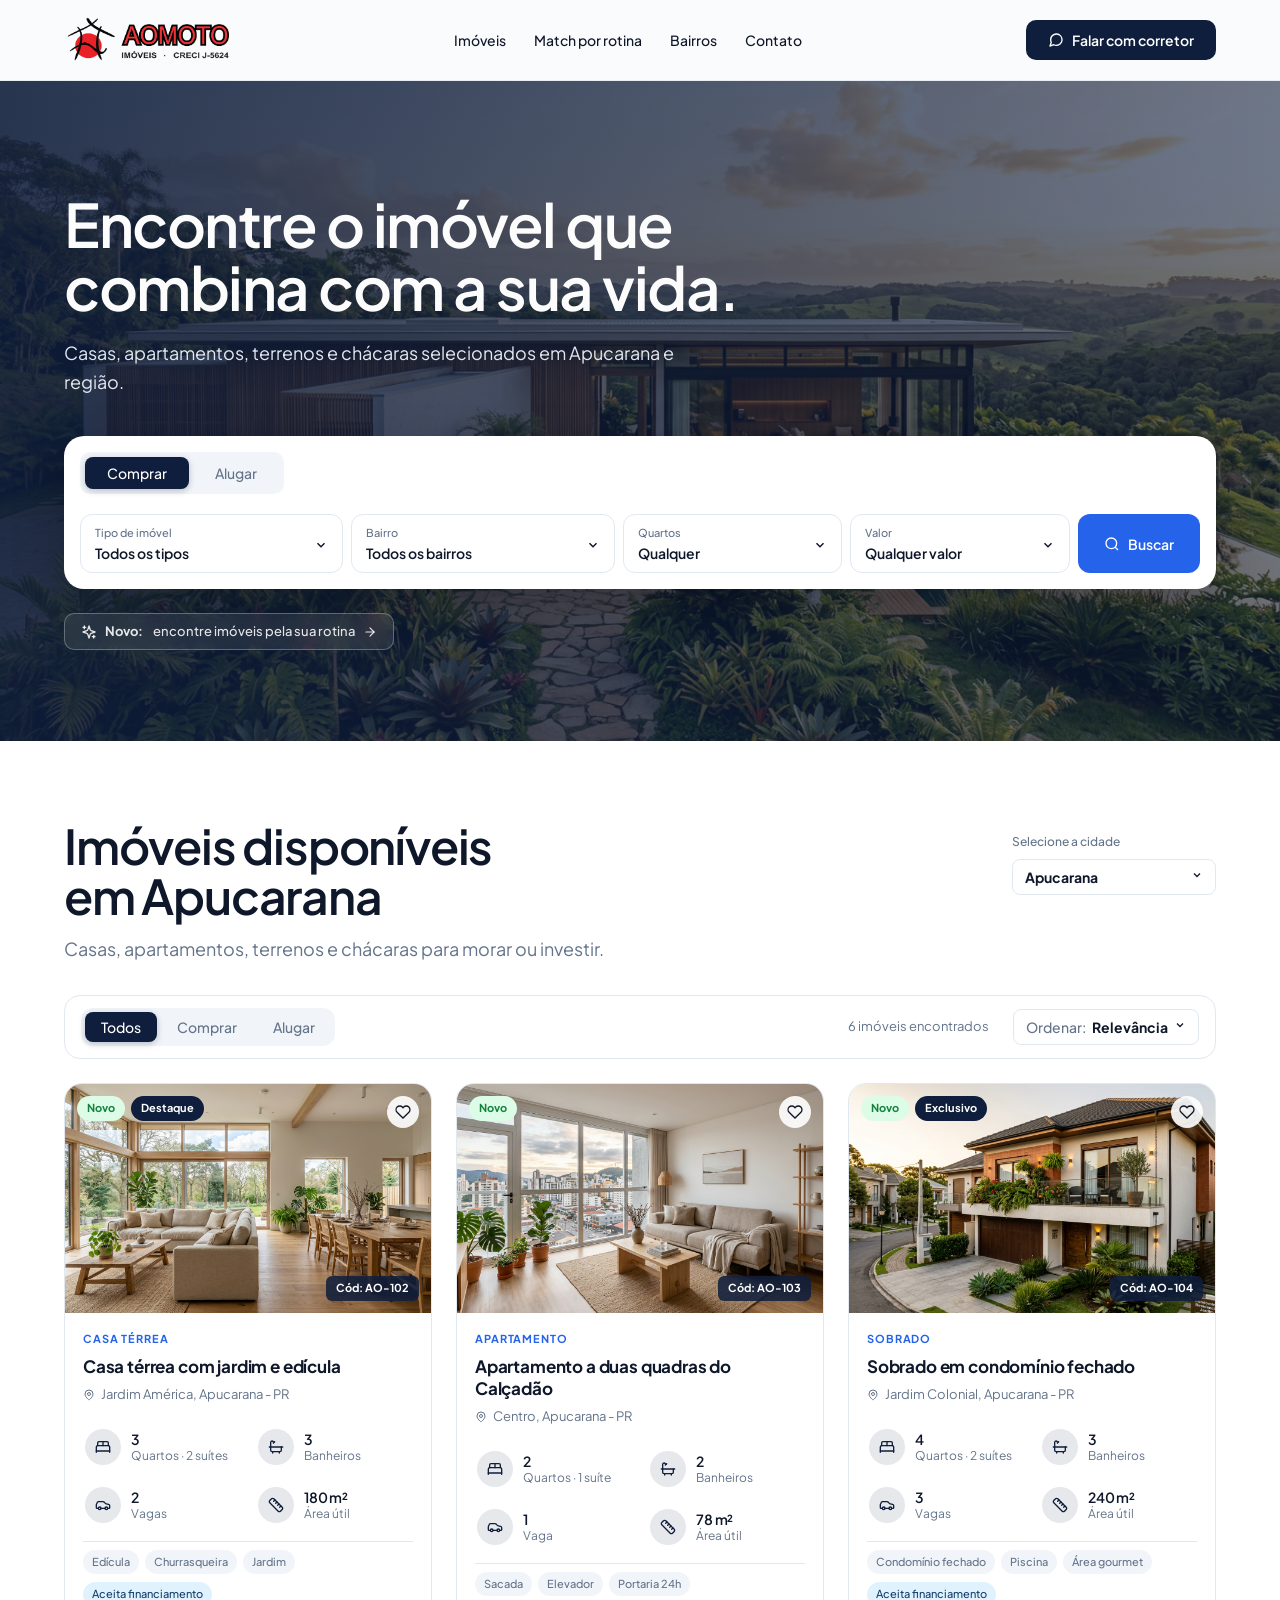
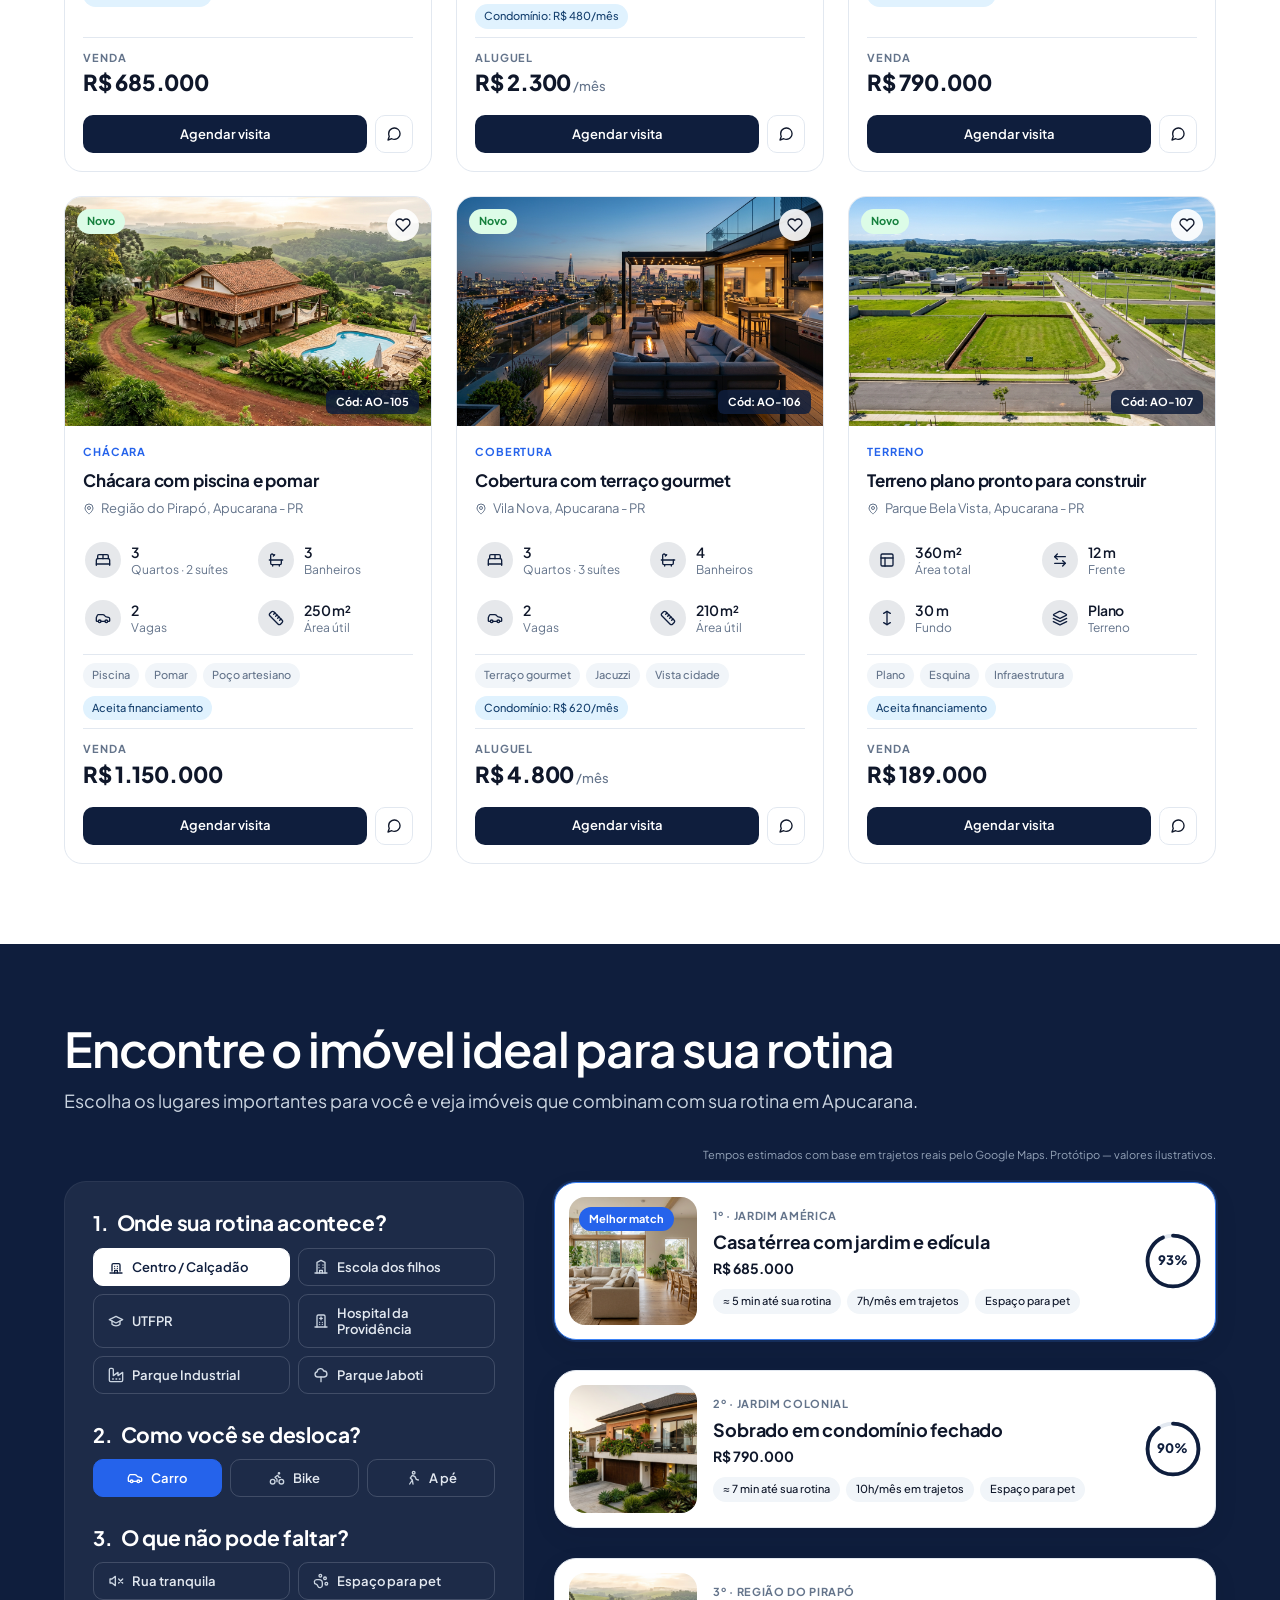
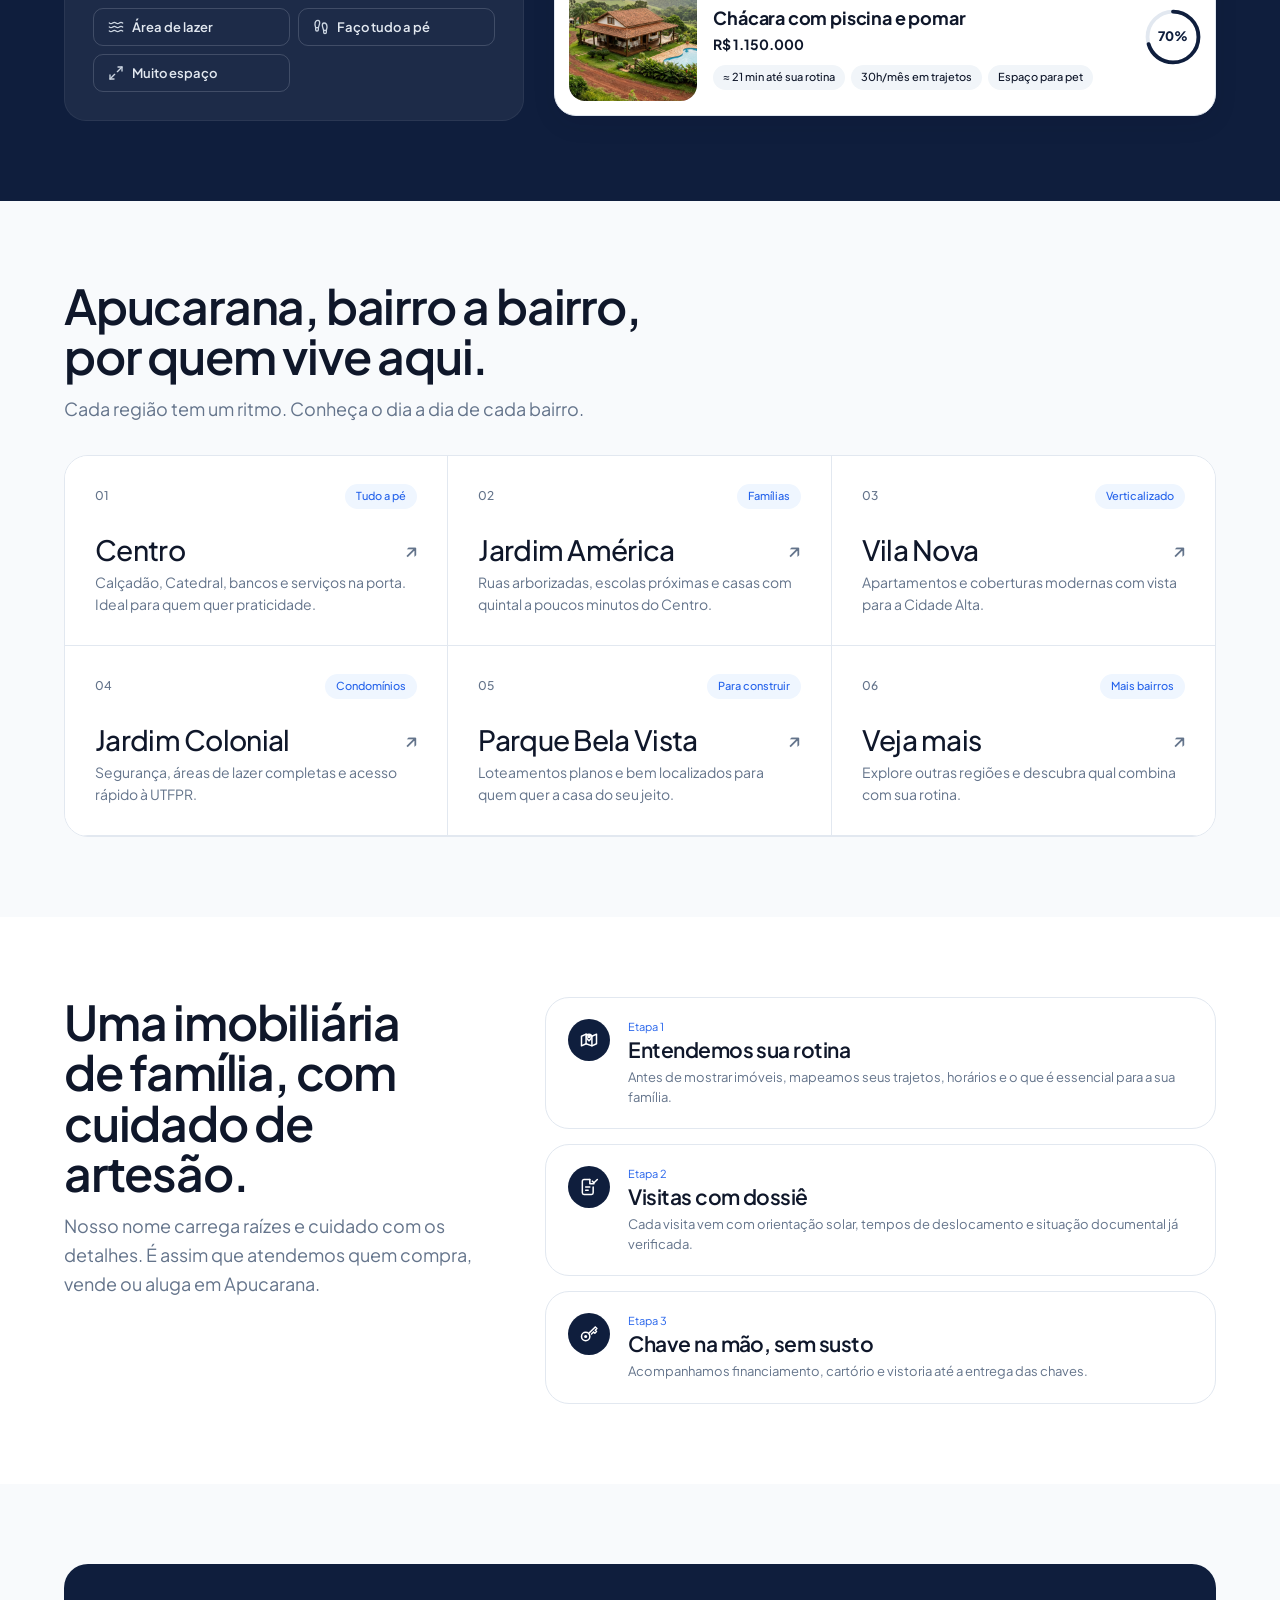
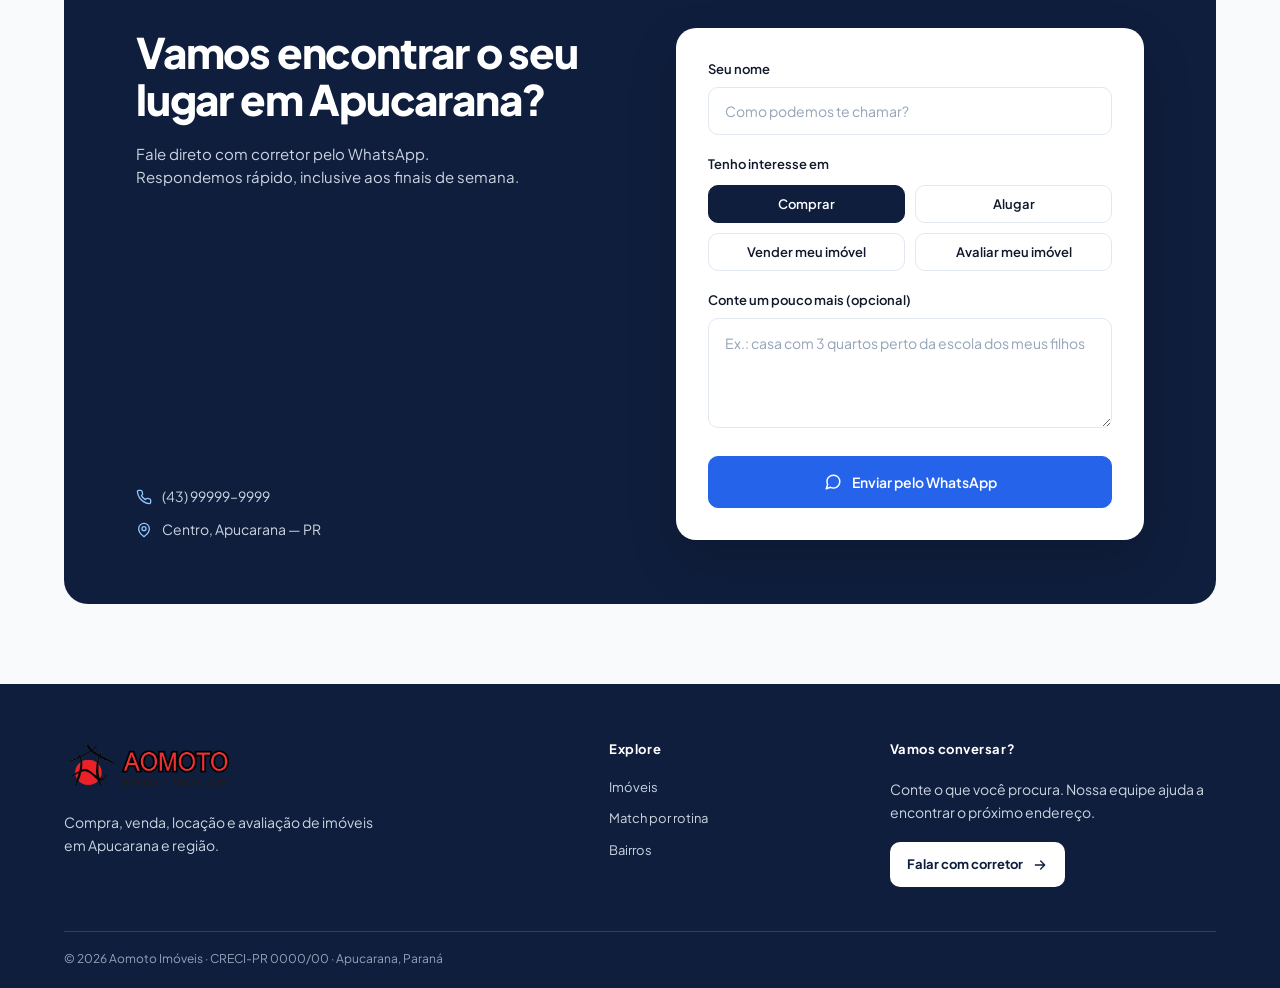
==== index.html @ 8dc8fbd7 "Initial commit" ====
<!DOCTYPE html>
<html lang="pt-BR">
<head>
<meta charset="UTF-8" />
<meta name="viewport" content="width=device-width, initial-scale=1.0" />
<link rel="icon" type="image/x-icon" href="img/favicon/favicon.ico" />
<link rel="icon" type="image/png" sizes="64x64" href="img/favicon/aomoto-favicon.png" />
<title>Aomoto Imóveis — Encontre o imóvel que combina com a sua vida</title>
<link rel="preconnect" href="https://fonts.googleapis.com">
<link rel="preconnect" href="https://fonts.gstatic.com" crossorigin>
<link href="https://fonts.googleapis.com/css2?family=Plus+Jakarta+Sans:wght@400;500;600;700;800&display=swap" rel="stylesheet">
<link rel="stylesheet" href="style.css">
</head>
<body>

<!-- NAVBAR -->
<header class="navbar" id="topo">
	<div class="container nav-inner">
		<a href="index.html" class="logo">
			<img class="brand-logo" src="img/logo/aomoto-logo-completa.png" alt="Aomoto Imóveis · CRECI J-5624">
		</a>
		<nav class="nav-links">
			<a href="#imoveis">Imóveis</a>
			<a href="#match">Match por rotina</a>
			<a href="#bairros">Bairros</a>
			<a href="#contato">Contato</a>
		</nav>
		<a href="#contato" class="btn-navbar">
			<svg width="16" height="16" viewBox="0 0 24 24" fill="none" stroke="currentColor" stroke-width="2" stroke-linecap="round" stroke-linejoin="round"><path d="M21 11.5a8.38 8.38 0 0 1-.9 3.8 8.5 8.5 0 0 1-7.6 4.7 8.38 8.38 0 0 1-3.8-.9L3 21l1.9-5.7a8.38 8.38 0 0 1-.9-3.8 8.5 8.5 0 0 1 4.7-7.6 8.38 8.38 0 0 1 3.8-.9h.5a8.48 8.48 0 0 1 8 8z"/></svg>
			Falar com corretor
		</a>
	</div>
</header>

<!-- HERO -->
<section class="hero">
	<div class="hero-overlay"></div>
	<div class="container hero-content">
		<h1>Encontre o imóvel que<br>combina com a sua vida.</h1>
		<p>Casas, apartamentos, terrenos e chácaras selecionados em Apucarana e região.</p>

		<form class="search-bar" onsubmit="event.preventDefault();">
		<div class="search-tabs">
			<button type="button" class="tab active">Comprar</button>
			<button type="button" class="tab">Alugar</button>
		</div>
		<div class="search-fields">

		<div class="field" data-dropdown>
		<span class="field-label">Tipo de imóvel</span>
		<button type="button" class="field-trigger">
			<span class="field-value">Todos os tipos</span>
			<svg class="field-chevron" width="14" height="14" viewBox="0 0 24 24" fill="none" stroke="currentColor" stroke-width="2.5"><path d="m6 9 6 6 6-6"/></svg>
		</button>
		<ul class="field-menu">
			<li data-value="Todos os tipos" class="selected">Todos os tipos</li>
			<li data-value="Casa">Casa</li>
			<li data-value="Apartamento">Apartamento</li>
			<li data-value="Sobrado">Sobrado</li>
			<li data-value="Chácara">Chácara</li>
			<li data-value="Terreno">Terreno</li>
		</ul>
		</div>

		<div class="field" data-dropdown>
		<span class="field-label">Bairro</span>
		<button type="button" class="field-trigger">
			<span class="field-value">Todos os bairros</span>
			<svg class="field-chevron" width="14" height="14" viewBox="0 0 24 24" fill="none" stroke="currentColor" stroke-width="2.5"><path d="m6 9 6 6 6-6"/></svg>
		</button>
		<ul class="field-menu">
			<li data-value="Todos os bairros" class="selected">Todos os bairros</li>
			<li data-value="Centro">Centro</li>
			<li data-value="Jardim América">Jardim América</li>
			<li data-value="Vila Nova">Vila Nova</li>
			<li data-value="Jardim Colonial">Jardim Colonial</li>
			<li data-value="Parque Bela Vista">Parque Bela Vista</li>
			<li data-value="Região do Pirapó">Região do Pirapó</li>
		</ul>
		</div>

		<div class="field" data-dropdown>
		<span class="field-label">Quartos</span>
		<button type="button" class="field-trigger">
			<span class="field-value">Qualquer</span>
			<svg class="field-chevron" width="14" height="14" viewBox="0 0 24 24" fill="none" stroke="currentColor" stroke-width="2.5"><path d="m6 9 6 6 6-6"/></svg>
		</button>
		<ul class="field-menu">
			<li data-value="Qualquer" class="selected">Qualquer</li>
			<li data-value="1+">1+</li>
			<li data-value="2+">2+</li>
			<li data-value="3+">3+</li>
			<li data-value="4+">4+</li>
		</ul>
		</div>

		<div class="field" data-dropdown>
		<span class="field-label">Valor</span>
		<button type="button" class="field-trigger">
			<span class="field-value">Qualquer valor</span>
			<svg class="field-chevron" width="14" height="14" viewBox="0 0 24 24" fill="none" stroke="currentColor" stroke-width="2.5"><path d="m6 9 6 6 6-6"/></svg>
		</button>
		<ul class="field-menu">
			<li data-value="Qualquer valor" class="selected">Qualquer valor</li>
			<li data-value="Até R$ 300 mil">Até R$ 300 mil</li>
			<li data-value="R$ 300 – 700 mil">R$ 300 – 700 mil</li>
			<li data-value="Acima de R$ 700 mil">Acima de R$ 700 mil</li>
		</ul>
		</div>

		<button type="submit" class="btn btn-primary btn-search">
		<svg width="16" height="16" viewBox="0 0 24 24" fill="none" stroke="currentColor" stroke-width="2"><circle cx="11" cy="11" r="8"/><path d="m21 21-4.3-4.3"/></svg>
		Buscar
		</button>

	</div>
		</form>

		<a href="#match" class="hero-link">
		<svg width="16" height="16" viewBox="0 0 24 24" fill="none" stroke="currentColor" stroke-width="2" stroke-linecap="round" stroke-linejoin="round"><path d="m12 3 1.9 5.8a2 2 0 0 0 1.3 1.3L21 12l-5.8 1.9a2 2 0 0 0-1.3 1.3L12 21l-1.9-5.8a2 2 0 0 0-1.3-1.3L3 12l5.8-1.9a2 2 0 0 0 1.3-1.3L12 3Z"/><path d="M5 3v4"/><path d="M7 5H3"/><path d="M19 17v4"/><path d="M21 19h-4"/></svg>
		<strong>Novo:</strong>&nbsp;encontre imóveis pela sua rotina
		<svg width="14" height="14" viewBox="0 0 24 24" fill="none" stroke="currentColor" stroke-width="2" stroke-linecap="round" stroke-linejoin="round"><path d="M5 12h14"/><path d="m12 5 7 7-7 7"/></svg>
		</a>
	</div>
</section>

<!-- IMÓVEIS -->
<section class="section" id="imoveis">
	<div class="container">
		<div class="listings-heading">
			<div class="listings-heading-copy">
				<h2 class="section-title">Imóveis disponíveis<br><span id="listing-city-title">em Apucarana</span></h2>
				<p class="section-sub">Casas, apartamentos, terrenos e chácaras para morar ou investir.</p>
			</div>
			<div class="city-dropdown sort-dropdown" id="city-filter" data-dropdown>
				<span class="city-filter-label">Selecione a cidade</span>
				<button type="button" class="city-trigger sort-trigger field-trigger" aria-label="Filtrar imóveis por cidade" aria-haspopup="listbox">
					<span class="field-value">Apucarana</span>
					<svg class="field-chevron" width="12" height="12" viewBox="0 0 24 24" fill="none" stroke="currentColor" stroke-width="2.5"><path d="m6 9 6 6 6-6"/></svg>
				</button>
				<ul class="field-menu" role="listbox" aria-label="Cidades com imóveis">
					<li data-value="all">Todas as cidades</li>
					<li data-value="Apucarana" class="selected" role="option" aria-selected="true">Apucarana</li>
				</ul>
			</div>
		</div>

		<div class="filters">
		  <div class="filter-tabs">
			<button class="chip active">Todos</button>
			<button class="chip">Comprar</button>
			<button class="chip">Alugar</button>
		  </div>

		  <div class="filter-info">
					<span id="property-count" aria-live="polite">6 imóveis encontrados</span>

			<div class="sort-dropdown" data-dropdown>
			  <button type="button" class="sort-trigger field-trigger">
				<span class="sort-label">Ordenar:</span>
				<span class="field-value">Relevância</span>
				<svg class="field-chevron" width="12" height="12" viewBox="0 0 24 24" fill="none" stroke="currentColor" stroke-width="2.5"><path d="m6 9 6 6 6-6"/></svg>
			  </button>
			  <ul class="field-menu">
				<li data-value="Relevância" class="selected">Relevância</li>
				<li data-value="Menor preço">Menor preço</li>
				<li data-value="Maior preço">Maior preço</li>
				<li data-value="Mais recentes">Mais recentes</li>
				<li data-value="Maior área">Maior área</li>
			  </ul>
			</div>
		  </div>
		</div>

		<div class="properties-grid">

		<!-- CARD 1 -->
		<article class="property-card" data-city="Apucarana">
			<a href="imovel.html" class="property-image">
				<img src="img/imoveis/casa-terrea.png" alt="Casa térrea com jardim e edícula">
				<div class="badges">
				<span class="badge badge-new">Novo</span>
				<span class="badge badge-dark">Destaque</span>
				</div>
				<button class="fav" onclick="event.preventDefault(); this.classList.toggle('active')">
				<svg width="16" height="16" viewBox="0 0 24 24" fill="none" stroke="currentColor" stroke-width="2"><path d="M20.8 4.6a5.5 5.5 0 0 0-7.8 0L12 5.6l-1-1a5.5 5.5 0 0 0-7.8 7.8l1 1L12 21l7.8-7.6 1-1a5.5 5.5 0 0 0 0-7.8z"/></svg>
				</button>
				<span class="code">Cód: AO-102</span>
			</a>
			<div class="property-body">
				<span class="tag-type">Casa térrea</span>
				<h3>Casa térrea com jardim e edícula</h3>
				<p class="address">
				<svg width="12" height="12" viewBox="0 0 24 24" fill="none" stroke="currentColor" stroke-width="2"><path d="M20 10c0 6-8 12-8 12s-8-6-8-12a8 8 0 0 1 16 0z"/><circle cx="12" cy="10" r="3"/></svg>
				Jardim América, Apucarana - PR
				</p>

				<div class="features-modern">
					<div class="feature-item">
						<div class="feature-icon">
							<svg width="18" height="18" viewBox="0 0 24 24" fill="none" stroke="currentColor" stroke-width="2" stroke-linecap="round" stroke-linejoin="round"><path d="M2 20v-8a2 2 0 0 1 2-2h16a2 2 0 0 1 2 2v8"/><path d="M4 10V6a2 2 0 0 1 2-2h12a2 2 0 0 1 2 2v4"/><path d="M12 4v6"/><path d="M2 18h20"/></svg>
						</div>
						<div class="feature-text">
							<strong>3</strong>
							<span>Quartos · 2 suítes</span>
						</div>
					</div>
					<div class="feature-item">
						<div class="feature-icon">
							<svg width="18" height="18" viewBox="0 0 24 24" fill="none" stroke="currentColor" stroke-width="2" stroke-linecap="round" stroke-linejoin="round"><path d="M10 4 8 6"/><path d="M17 19v2"/><path d="M2 12h20"/><path d="M7 19v2"/><path d="M9 5 7.621 3.621A2.121 2.121 0 0 0 4 5v12a2 2 0 0 0 2 2h12a2 2 0 0 0 2-2v-5"/></svg>
						</div>
						<div class="feature-text">
							<strong>3</strong>
							<span>Banheiros</span>
						</div>
					</div>
					<div class="feature-item">
						<div class="feature-icon">
							<svg width="18" height="18" viewBox="0 0 24 24" fill="none" stroke="currentColor" stroke-width="2" stroke-linecap="round" stroke-linejoin="round"><path d="M19 17h2c.6 0 1-.4 1-1v-3c0-.9-.7-1.7-1.5-1.9C18.7 10.6 16 10 16 10s-1.3-1.4-2.2-2.3c-.5-.4-1.1-.7-1.8-.7H5c-.6 0-1.1.4-1.4.9l-1.4 2.9A3.7 3.7 0 0 0 2 12v4c0 .6.4 1 1 1h2"/><circle cx="7" cy="17" r="2"/><path d="M9 17h6"/><circle cx="17" cy="17" r="2"/></svg>
						</div>
						<div class="feature-text">
							<strong>2</strong>
							<span>Vagas</span>
						</div>
					</div>
					<div class="feature-item">
						<div class="feature-icon">
							<svg width="18" height="18" viewBox="0 0 24 24" fill="none" stroke="currentColor" stroke-width="2" stroke-linecap="round" stroke-linejoin="round"><path d="M21.3 15.3a2.4 2.4 0 0 1 0 3.4l-2.6 2.6a2.4 2.4 0 0 1-3.4 0L2.7 8.7a2.4 2.4 0 0 1 0-3.4l2.6-2.6a2.4 2.4 0 0 1 3.4 0Z"/><path d="m14.5 12.5 2-2"/><path d="m11.5 9.5 2-2"/><path d="m8.5 6.5 2-2"/><path d="m17.5 15.5 2-2"/></svg>
						</div>
						<div class="feature-text">
							<strong>180 m²</strong>
							<span>Área útil</span>
						</div>
					</div>
				</div>

				<div class="extra-tags">
				<span>Edícula</span><span>Churrasqueira</span><span>Jardim</span>
				</div>
				<div class="extra-info">Aceita financiamento</div>
				<div class="price-row">
				<div><span class="price-label">Venda</span><span class="price">R$ 685.000</span></div>
				</div>
				<div class="actions">
				<button class="btn btn-primary btn-sm">Agendar visita</button>
				<button class="btn-icon" title="Conversar no WhatsApp">
					<svg width="16" height="16" viewBox="0 0 24 24" fill="none" stroke="currentColor" stroke-width="2" stroke-linecap="round" stroke-linejoin="round"><path d="M21 11.5a8.38 8.38 0 0 1-.9 3.8 8.5 8.5 0 0 1-7.6 4.7 8.38 8.38 0 0 1-3.8-.9L3 21l1.9-5.7a8.38 8.38 0 0 1-.9-3.8 8.5 8.5 0 0 1 4.7-7.6 8.38 8.38 0 0 1 3.8-.9h.5a8.48 8.48 0 0 1 8 8z"/></svg>
				</button>
				</div>
			</div>
		</article>

		<!-- CARD 2 -->
		<article class="property-card" data-city="Apucarana">
			<a href="imovel.html" class="property-image">
				<img src="img/imoveis/apartamento.png" alt="Apartamento a duas quadras do Calçadão">
				<div class="badges"><span class="badge badge-new">Novo</span></div>
				<button class="fav" onclick="event.preventDefault(); this.classList.toggle('active')">
				<svg width="16" height="16" viewBox="0 0 24 24" fill="none" stroke="currentColor" stroke-width="2"><path d="M20.8 4.6a5.5 5.5 0 0 0-7.8 0L12 5.6l-1-1a5.5 5.5 0 0 0-7.8 7.8l1 1L12 21l7.8-7.6 1-1a5.5 5.5 0 0 0 0-7.8z"/></svg>
				</button>
				<span class="code">Cód: AO-103</span>
			</a>
			<div class="property-body">
				<span class="tag-type">Apartamento</span>
				<h3>Apartamento a duas quadras do Calçadão</h3>
				<p class="address">
				<svg width="12" height="12" viewBox="0 0 24 24" fill="none" stroke="currentColor" stroke-width="2"><path d="M20 10c0 6-8 12-8 12s-8-6-8-12a8 8 0 0 1 16 0z"/><circle cx="12" cy="10" r="3"/></svg>
				Centro, Apucarana - PR
				</p>

				<div class="features-modern">
					<div class="feature-item">
						<div class="feature-icon">
							<svg width="18" height="18" viewBox="0 0 24 24" fill="none" stroke="currentColor" stroke-width="2" stroke-linecap="round" stroke-linejoin="round"><path d="M2 20v-8a2 2 0 0 1 2-2h16a2 2 0 0 1 2 2v8"/><path d="M4 10V6a2 2 0 0 1 2-2h12a2 2 0 0 1 2 2v4"/><path d="M12 4v6"/><path d="M2 18h20"/></svg>
						</div>
						<div class="feature-text">
							<strong>2</strong>
							<span>Quartos · 1 suíte</span>
						</div>
					</div>
					<div class="feature-item">
						<div class="feature-icon">
							<svg width="18" height="18" viewBox="0 0 24 24" fill="none" stroke="currentColor" stroke-width="2" stroke-linecap="round" stroke-linejoin="round"><path d="M10 4 8 6"/><path d="M17 19v2"/><path d="M2 12h20"/><path d="M7 19v2"/><path d="M9 5 7.621 3.621A2.121 2.121 0 0 0 4 5v12a2 2 0 0 0 2 2h12a2 2 0 0 0 2-2v-5"/></svg>
						</div>
						<div class="feature-text">
							<strong>2</strong>
							<span>Banheiros</span>
						</div>
					</div>
					<div class="feature-item">
						<div class="feature-icon">
							<svg width="18" height="18" viewBox="0 0 24 24" fill="none" stroke="currentColor" stroke-width="2" stroke-linecap="round" stroke-linejoin="round"><path d="M19 17h2c.6 0 1-.4 1-1v-3c0-.9-.7-1.7-1.5-1.9C18.7 10.6 16 10 16 10s-1.3-1.4-2.2-2.3c-.5-.4-1.1-.7-1.8-.7H5c-.6 0-1.1.4-1.4.9l-1.4 2.9A3.7 3.7 0 0 0 2 12v4c0 .6.4 1 1 1h2"/><circle cx="7" cy="17" r="2"/><path d="M9 17h6"/><circle cx="17" cy="17" r="2"/></svg>
						</div>
						<div class="feature-text">
							<strong>1</strong>
							<span>Vaga</span>
						</div>
					</div>
					<div class="feature-item">
						<div class="feature-icon">
							<svg width="18" height="18" viewBox="0 0 24 24" fill="none" stroke="currentColor" stroke-width="2" stroke-linecap="round" stroke-linejoin="round"><path d="M21.3 15.3a2.4 2.4 0 0 1 0 3.4l-2.6 2.6a2.4 2.4 0 0 1-3.4 0L2.7 8.7a2.4 2.4 0 0 1 0-3.4l2.6-2.6a2.4 2.4 0 0 1 3.4 0Z"/><path d="m14.5 12.5 2-2"/><path d="m11.5 9.5 2-2"/><path d="m8.5 6.5 2-2"/><path d="m17.5 15.5 2-2"/></svg>
						</div>
						<div class="feature-text">
							<strong>78 m²</strong>
							<span>Área útil</span>
						</div>
					</div>
				</div>

				<div class="extra-tags">
				<span>Sacada</span><span>Elevador</span><span>Portaria 24h</span>
				</div>
				<div class="extra-info">Condomínio: R$ 480/mês</div>
				<div class="price-row">
				<div><span class="price-label">Aluguel</span><span class="price">R$ 2.300<small>/mês</small></span></div>
				</div>
				<div class="actions">
				<button class="btn btn-primary btn-sm">Agendar visita</button>
				<button class="btn-icon" title="Conversar no WhatsApp">
					<svg width="16" height="16" viewBox="0 0 24 24" fill="none" stroke="currentColor" stroke-width="2" stroke-linecap="round" stroke-linejoin="round"><path d="M21 11.5a8.38 8.38 0 0 1-.9 3.8 8.5 8.5 0 0 1-7.6 4.7 8.38 8.38 0 0 1-3.8-.9L3 21l1.9-5.7a8.38 8.38 0 0 1-.9-3.8 8.5 8.5 0 0 1 4.7-7.6 8.38 8.38 0 0 1 3.8-.9h.5a8.48 8.48 0 0 1 8 8z"/></svg>
				</button>
				</div>
			</div>
		</article>

		<!-- CARD 3 -->
		<article class="property-card" data-city="Apucarana">
			<a href="imovel.html" class="property-image">
				<img src="img/imoveis/sobrado.png" alt="Sobrado em condomínio fechado">
				<div class="badges">
				<span class="badge badge-new">Novo</span>
				<span class="badge badge-dark">Exclusivo</span>
				</div>
				<button class="fav" onclick="event.preventDefault(); this.classList.toggle('active')">
				<svg width="16" height="16" viewBox="0 0 24 24" fill="none" stroke="currentColor" stroke-width="2"><path d="M20.8 4.6a5.5 5.5 0 0 0-7.8 0L12 5.6l-1-1a5.5 5.5 0 0 0-7.8 7.8l1 1L12 21l7.8-7.6 1-1a5.5 5.5 0 0 0 0-7.8z"/></svg>
				</button>
				<span class="code">Cód: AO-104</span>
			</a>
			<div class="property-body">
				<span class="tag-type">Sobrado</span>
				<h3>Sobrado em condomínio fechado</h3>
				<p class="address">
				<svg width="12" height="12" viewBox="0 0 24 24" fill="none" stroke="currentColor" stroke-width="2"><path d="M20 10c0 6-8 12-8 12s-8-6-8-12a8 8 0 0 1 16 0z"/><circle cx="12" cy="10" r="3"/></svg>
				Jardim Colonial, Apucarana - PR
				</p>

				<div class="features-modern">
					<div class="feature-item">
						<div class="feature-icon">
							<svg width="18" height="18" viewBox="0 0 24 24" fill="none" stroke="currentColor" stroke-width="2" stroke-linecap="round" stroke-linejoin="round"><path d="M2 20v-8a2 2 0 0 1 2-2h16a2 2 0 0 1 2 2v8"/><path d="M4 10V6a2 2 0 0 1 2-2h12a2 2 0 0 1 2 2v4"/><path d="M12 4v6"/><path d="M2 18h20"/></svg>
						</div>
						<div class="feature-text">
							<strong>4</strong>
							<span>Quartos · 2 suítes</span>
						</div>
					</div>
					<div class="feature-item">
						<div class="feature-icon">
							<svg width="18" height="18" viewBox="0 0 24 24" fill="none" stroke="currentColor" stroke-width="2" stroke-linecap="round" stroke-linejoin="round"><path d="M10 4 8 6"/><path d="M17 19v2"/><path d="M2 12h20"/><path d="M7 19v2"/><path d="M9 5 7.621 3.621A2.121 2.121 0 0 0 4 5v12a2 2 0 0 0 2 2h12a2 2 0 0 0 2-2v-5"/></svg>
						</div>
						<div class="feature-text">
							<strong>3</strong>
							<span>Banheiros</span>
						</div>
					</div>
					<div class="feature-item">
						<div class="feature-icon">
							<svg width="18" height="18" viewBox="0 0 24 24" fill="none" stroke="currentColor" stroke-width="2" stroke-linecap="round" stroke-linejoin="round"><path d="M19 17h2c.6 0 1-.4 1-1v-3c0-.9-.7-1.7-1.5-1.9C18.7 10.6 16 10 16 10s-1.3-1.4-2.2-2.3c-.5-.4-1.1-.7-1.8-.7H5c-.6 0-1.1.4-1.4.9l-1.4 2.9A3.7 3.7 0 0 0 2 12v4c0 .6.4 1 1 1h2"/><circle cx="7" cy="17" r="2"/><path d="M9 17h6"/><circle cx="17" cy="17" r="2"/></svg>
						</div>
						<div class="feature-text">
							<strong>3</strong>
							<span>Vagas</span>
						</div>
					</div>
					<div class="feature-item">
						<div class="feature-icon">
							<svg width="18" height="18" viewBox="0 0 24 24" fill="none" stroke="currentColor" stroke-width="2" stroke-linecap="round" stroke-linejoin="round"><path d="M21.3 15.3a2.4 2.4 0 0 1 0 3.4l-2.6 2.6a2.4 2.4 0 0 1-3.4 0L2.7 8.7a2.4 2.4 0 0 1 0-3.4l2.6-2.6a2.4 2.4 0 0 1 3.4 0Z"/><path d="m14.5 12.5 2-2"/><path d="m11.5 9.5 2-2"/><path d="m8.5 6.5 2-2"/><path d="m17.5 15.5 2-2"/></svg>
						</div>
						<div class="feature-text">
							<strong>240 m²</strong>
							<span>Área útil</span>
						</div>
					</div>
				</div>

				<div class="extra-tags">
				<span>Condomínio fechado</span><span>Piscina</span><span>Área gourmet</span>
				</div>
				<div class="extra-info">Aceita financiamento</div>
				<div class="price-row">
				<div><span class="price-label">Venda</span><span class="price">R$ 790.000</span></div>
				</div>
				<div class="actions">
				<button class="btn btn-primary btn-sm">Agendar visita</button>
				<button class="btn-icon" title="Conversar no WhatsApp">
					<svg width="16" height="16" viewBox="0 0 24 24" fill="none" stroke="currentColor" stroke-width="2" stroke-linecap="round" stroke-linejoin="round"><path d="M21 11.5a8.38 8.38 0 0 1-.9 3.8 8.5 8.5 0 0 1-7.6 4.7 8.38 8.38 0 0 1-3.8-.9L3 21l1.9-5.7a8.38 8.38 0 0 1-.9-3.8 8.5 8.5 0 0 1 4.7-7.6 8.38 8.38 0 0 1 3.8-.9h.5a8.48 8.48 0 0 1 8 8z"/></svg>
				</button>
				</div>
			</div>
		</article>

		<!-- CARD 4 -->
		<article class="property-card" data-city="Apucarana">
			<a href="imovel.html" class="property-image">
				<img src="img/imoveis/chacara.png" alt="Chácara com piscina e pomar">
				<div class="badges"><span class="badge badge-new">Novo</span></div>
				<button class="fav" onclick="event.preventDefault(); this.classList.toggle('active')">
				<svg width="16" height="16" viewBox="0 0 24 24" fill="none" stroke="currentColor" stroke-width="2"><path d="M20.8 4.6a5.5 5.5 0 0 0-7.8 0L12 5.6l-1-1a5.5 5.5 0 0 0-7.8 7.8l1 1L12 21l7.8-7.6 1-1a5.5 5.5 0 0 0 0-7.8z"/></svg>
				</button>
				<span class="code">Cód: AO-105</span>
			</a>
			<div class="property-body">
				<span class="tag-type">Chácara</span>
				<h3>Chácara com piscina e pomar</h3>
				<p class="address">
				<svg width="12" height="12" viewBox="0 0 24 24" fill="none" stroke="currentColor" stroke-width="2"><path d="M20 10c0 6-8 12-8 12s-8-6-8-12a8 8 0 0 1 16 0z"/><circle cx="12" cy="10" r="3"/></svg>
				Região do Pirapó, Apucarana - PR
				</p>

				<div class="features-modern">
					<div class="feature-item">
						<div class="feature-icon">
							<svg width="18" height="18" viewBox="0 0 24 24" fill="none" stroke="currentColor" stroke-width="2" stroke-linecap="round" stroke-linejoin="round"><path d="M2 20v-8a2 2 0 0 1 2-2h16a2 2 0 0 1 2 2v8"/><path d="M4 10V6a2 2 0 0 1 2-2h12a2 2 0 0 1 2 2v4"/><path d="M12 4v6"/><path d="M2 18h20"/></svg>
						</div>
						<div class="feature-text">
							<strong>3</strong>
							<span>Quartos · 2 suítes</span>
						</div>
					</div>
					<div class="feature-item">
						<div class="feature-icon">
							<svg width="18" height="18" viewBox="0 0 24 24" fill="none" stroke="currentColor" stroke-width="2" stroke-linecap="round" stroke-linejoin="round"><path d="M10 4 8 6"/><path d="M17 19v2"/><path d="M2 12h20"/><path d="M7 19v2"/><path d="M9 5 7.621 3.621A2.121 2.121 0 0 0 4 5v12a2 2 0 0 0 2 2h12a2 2 0 0 0 2-2v-5"/></svg>
						</div>
						<div class="feature-text">
							<strong>3</strong>
							<span>Banheiros</span>
						</div>
					</div>
					<div class="feature-item">
						<div class="feature-icon">
							<svg width="18" height="18" viewBox="0 0 24 24" fill="none" stroke="currentColor" stroke-width="2" stroke-linecap="round" stroke-linejoin="round"><path d="M19 17h2c.6 0 1-.4 1-1v-3c0-.9-.7-1.7-1.5-1.9C18.7 10.6 16 10 16 10s-1.3-1.4-2.2-2.3c-.5-.4-1.1-.7-1.8-.7H5c-.6 0-1.1.4-1.4.9l-1.4 2.9A3.7 3.7 0 0 0 2 12v4c0 .6.4 1 1 1h2"/><circle cx="7" cy="17" r="2"/><path d="M9 17h6"/><circle cx="17" cy="17" r="2"/></svg>
						</div>
						<div class="feature-text">
							<strong>2</strong>
							<span>Vagas</span>
						</div>
					</div>
					<div class="feature-item">
						<div class="feature-icon">
							<svg width="18" height="18" viewBox="0 0 24 24" fill="none" stroke="currentColor" stroke-width="2" stroke-linecap="round" stroke-linejoin="round"><path d="M21.3 15.3a2.4 2.4 0 0 1 0 3.4l-2.6 2.6a2.4 2.4 0 0 1-3.4 0L2.7 8.7a2.4 2.4 0 0 1 0-3.4l2.6-2.6a2.4 2.4 0 0 1 3.4 0Z"/><path d="m14.5 12.5 2-2"/><path d="m11.5 9.5 2-2"/><path d="m8.5 6.5 2-2"/><path d="m17.5 15.5 2-2"/></svg>
						</div>
						<div class="feature-text">
							<strong>250 m²</strong>
							<span>Área útil</span>
						</div>
					</div>
				</div>

				<div class="extra-tags">
				<span>Piscina</span><span>Pomar</span><span>Poço artesiano</span>
				</div>
				<div class="extra-info">Aceita financiamento</div>
				<div class="price-row">
				<div><span class="price-label">Venda</span><span class="price">R$ 1.150.000</span></div>
				</div>
				<div class="actions">
				<button class="btn btn-primary btn-sm">Agendar visita</button>
				<button class="btn-icon" title="Conversar no WhatsApp">
					<svg width="16" height="16" viewBox="0 0 24 24" fill="none" stroke="currentColor" stroke-width="2" stroke-linecap="round" stroke-linejoin="round"><path d="M21 11.5a8.38 8.38 0 0 1-.9 3.8 8.5 8.5 0 0 1-7.6 4.7 8.38 8.38 0 0 1-3.8-.9L3 21l1.9-5.7a8.38 8.38 0 0 1-.9-3.8 8.5 8.5 0 0 1 4.7-7.6 8.38 8.38 0 0 1 3.8-.9h.5a8.48 8.48 0 0 1 8 8z"/></svg>
				</button>
				</div>
			</div>
		</article>

		<!-- CARD 5 -->
		<article class="property-card" data-city="Apucarana">
			<a href="imovel.html" class="property-image">
				<img src="img/imoveis/cobertura.png" alt="Cobertura com terraço gourmet">
				<div class="badges"><span class="badge badge-new">Novo</span></div>
				<button class="fav" onclick="event.preventDefault(); this.classList.toggle('active')">
				<svg width="16" height="16" viewBox="0 0 24 24" fill="none" stroke="currentColor" stroke-width="2"><path d="M20.8 4.6a5.5 5.5 0 0 0-7.8 0L12 5.6l-1-1a5.5 5.5 0 0 0-7.8 7.8l1 1L12 21l7.8-7.6 1-1a5.5 5.5 0 0 0 0-7.8z"/></svg>
				</button>
				<span class="code">Cód: AO-106</span>
			</a>
			<div class="property-body">
				<span class="tag-type">Cobertura</span>
				<h3>Cobertura com terraço gourmet</h3>
				<p class="address">
				<svg width="12" height="12" viewBox="0 0 24 24" fill="none" stroke="currentColor" stroke-width="2"><path d="M20 10c0 6-8 12-8 12s-8-6-8-12a8 8 0 0 1 16 0z"/><circle cx="12" cy="10" r="3"/></svg>
				Vila Nova, Apucarana - PR
				</p>

				<div class="features-modern">
					<div class="feature-item">
						<div class="feature-icon">
							<svg width="18" height="18" viewBox="0 0 24 24" fill="none" stroke="currentColor" stroke-width="2" stroke-linecap="round" stroke-linejoin="round"><path d="M2 20v-8a2 2 0 0 1 2-2h16a2 2 0 0 1 2 2v8"/><path d="M4 10V6a2 2 0 0 1 2-2h12a2 2 0 0 1 2 2v4"/><path d="M12 4v6"/><path d="M2 18h20"/></svg>
						</div>
						<div class="feature-text">
							<strong>3</strong>
							<span>Quartos · 3 suítes</span>
						</div>
					</div>
					<div class="feature-item">
						<div class="feature-icon">
							<svg width="18" height="18" viewBox="0 0 24 24" fill="none" stroke="currentColor" stroke-width="2" stroke-linecap="round" stroke-linejoin="round"><path d="M10 4 8 6"/><path d="M17 19v2"/><path d="M2 12h20"/><path d="M7 19v2"/><path d="M9 5 7.621 3.621A2.121 2.121 0 0 0 4 5v12a2 2 0 0 0 2 2h12a2 2 0 0 0 2-2v-5"/></svg>
						</div>
						<div class="feature-text">
							<strong>4</strong>
							<span>Banheiros</span>
						</div>
					</div>
					<div class="feature-item">
						<div class="feature-icon">
							<svg width="18" height="18" viewBox="0 0 24 24" fill="none" stroke="currentColor" stroke-width="2" stroke-linecap="round" stroke-linejoin="round"><path d="M19 17h2c.6 0 1-.4 1-1v-3c0-.9-.7-1.7-1.5-1.9C18.7 10.6 16 10 16 10s-1.3-1.4-2.2-2.3c-.5-.4-1.1-.7-1.8-.7H5c-.6 0-1.1.4-1.4.9l-1.4 2.9A3.7 3.7 0 0 0 2 12v4c0 .6.4 1 1 1h2"/><circle cx="7" cy="17" r="2"/><path d="M9 17h6"/><circle cx="17" cy="17" r="2"/></svg>
						</div>
						<div class="feature-text">
							<strong>2</strong>
							<span>Vagas</span>
						</div>
					</div>
					<div class="feature-item">
						<div class="feature-icon">
							<svg width="18" height="18" viewBox="0 0 24 24" fill="none" stroke="currentColor" stroke-width="2" stroke-linecap="round" stroke-linejoin="round"><path d="M21.3 15.3a2.4 2.4 0 0 1 0 3.4l-2.6 2.6a2.4 2.4 0 0 1-3.4 0L2.7 8.7a2.4 2.4 0 0 1 0-3.4l2.6-2.6a2.4 2.4 0 0 1 3.4 0Z"/><path d="m14.5 12.5 2-2"/><path d="m11.5 9.5 2-2"/><path d="m8.5 6.5 2-2"/><path d="m17.5 15.5 2-2"/></svg>
						</div>
						<div class="feature-text">
							<strong>210 m²</strong>
							<span>Área útil</span>
						</div>
					</div>
				</div>

				<div class="extra-tags">
				<span>Terraço gourmet</span><span>Jacuzzi</span><span>Vista cidade</span>
				</div>
				<div class="extra-info">Condomínio: R$ 620/mês</div>
				<div class="price-row">
				<div><span class="price-label">Aluguel</span><span class="price">R$ 4.800<small>/mês</small></span></div>
				</div>
				<div class="actions">
				<button class="btn btn-primary btn-sm">Agendar visita</button>
				<button class="btn-icon" title="Conversar no WhatsApp">
					<svg width="16" height="16" viewBox="0 0 24 24" fill="none" stroke="currentColor" stroke-width="2" stroke-linecap="round" stroke-linejoin="round"><path d="M21 11.5a8.38 8.38 0 0 1-.9 3.8 8.5 8.5 0 0 1-7.6 4.7 8.38 8.38 0 0 1-3.8-.9L3 21l1.9-5.7a8.38 8.38 0 0 1-.9-3.8 8.5 8.5 0 0 1 4.7-7.6 8.38 8.38 0 0 1 3.8-.9h.5a8.48 8.48 0 0 1 8 8z"/></svg>
				</button>
				</div>
			</div>
		</article>

		<!-- CARD 6 -->
		<article class="property-card" data-city="Apucarana">
			<a href="imovel.html" class="property-image">
				<img src="img/imoveis/terreno.png" alt="Terreno plano pronto para construir">
				<div class="badges"><span class="badge badge-new">Novo</span></div>
				<button class="fav" onclick="event.preventDefault(); this.classList.toggle('active')">
				<svg width="16" height="16" viewBox="0 0 24 24" fill="none" stroke="currentColor" stroke-width="2"><path d="M20.8 4.6a5.5 5.5 0 0 0-7.8 0L12 5.6l-1-1a5.5 5.5 0 0 0-7.8 7.8l1 1L12 21l7.8-7.6 1-1a5.5 5.5 0 0 0 0-7.8z"/></svg>
				</button>
				<span class="code">Cód: AO-107</span>
			</a>
			<div class="property-body">
				<span class="tag-type">Terreno</span>
				<h3>Terreno plano pronto para construir</h3>
				<p class="address">
				<svg width="12" height="12" viewBox="0 0 24 24" fill="none" stroke="currentColor" stroke-width="2"><path d="M20 10c0 6-8 12-8 12s-8-6-8-12a8 8 0 0 1 16 0z"/><circle cx="12" cy="10" r="3"/></svg>
				Parque Bela Vista, Apucarana - PR
				</p>

				<div class="features-modern">
					<div class="feature-item">
						<div class="feature-icon">
							<svg width="18" height="18" viewBox="0 0 24 24" fill="none" stroke="currentColor" stroke-width="2" stroke-linecap="round" stroke-linejoin="round"><rect x="3" y="3" width="18" height="18" rx="2" ry="2"/><path d="M3 9h18"/><path d="M9 21V9"/></svg>
						</div>
						<div class="feature-text">
							<strong>360 m²</strong>
							<span>Área total</span>
						</div>
					</div>
					<div class="feature-item">
						<div class="feature-icon">
							<svg width="18" height="18" viewBox="0 0 24 24" fill="none" stroke="currentColor" stroke-width="2" stroke-linecap="round" stroke-linejoin="round"><path d="M8 3 4 7l4 4"/><path d="M4 7h16"/><path d="m16 21 4-4-4-4"/><path d="M20 17H4"/></svg>
						</div>
						<div class="feature-text">
							<strong>12 m</strong>
							<span>Frente</span>
						</div>
					</div>
					<div class="feature-item">
						<div class="feature-icon">
							<svg width="18" height="18" viewBox="0 0 24 24" fill="none" stroke="currentColor" stroke-width="2" stroke-linecap="round" stroke-linejoin="round"><path d="M12 2v20"/><path d="m17 5-5-3-5 3"/><path d="m17 19-5 3-5-3"/></svg>
						</div>
						<div class="feature-text">
							<strong>30 m</strong>
							<span>Fundo</span>
						</div>
					</div>
					<div class="feature-item">
						<div class="feature-icon">
							<svg width="18" height="18" viewBox="0 0 24 24" fill="none" stroke="currentColor" stroke-width="2" stroke-linecap="round" stroke-linejoin="round"><path d="m12.83 2.18 8.36 4.18a1 1 0 0 1 0 1.79l-8.36 4.18a2 2 0 0 1-1.66 0L2.81 8.15a1 1 0 0 1 0-1.79l8.36-4.18a2 2 0 0 1 1.66 0Z"/><path d="m22 12.5-9.17 4.58a2 2 0 0 1-1.66 0L2 12.5"/><path d="m22 17.5-9.17 4.58a2 2 0 0 1-1.66 0L2 17.5"/></svg>
						</div>
						<div class="feature-text">
							<strong>Plano</strong>
							<span>Terreno</span>
						</div>
					</div>
				</div>

				<div class="extra-tags">
				<span>Plano</span><span>Esquina</span><span>Infraestrutura</span>
				</div>
				<div class="extra-info">Aceita financiamento</div>
				<div class="price-row">
				<div><span class="price-label">Venda</span><span class="price">R$ 189.000</span></div>
				</div>
				<div class="actions">
				<button class="btn btn-primary btn-sm">Agendar visita</button>
				<button class="btn-icon" title="Conversar no WhatsApp">
					<svg width="16" height="16" viewBox="0 0 24 24" fill="none" stroke="currentColor" stroke-width="2" stroke-linecap="round" stroke-linejoin="round"><path d="M21 11.5a8.38 8.38 0 0 1-.9 3.8 8.5 8.5 0 0 1-7.6 4.7 8.38 8.38 0 0 1-3.8-.9L3 21l1.9-5.7a8.38 8.38 0 0 1-.9-3.8 8.5 8.5 0 0 1 4.7-7.6 8.38 8.38 0 0 1 3.8-.9h.5a8.48 8.48 0 0 1 8 8z"/></svg>
				</button>
				</div>
			</div>
		</article>

		</div>
	</div>
</section>

<!-- MATCH POR ROTINA -->
<section class="section section-dark" id="match">
	<div class="container">
		<div class="match-intro">
			<h2 class="section-title section-title-light">Encontre o imóvel ideal para sua rotina</h2>
			<p class="section-sub section-sub-light" id="match-city-subtitle">Escolha os lugares importantes para você e veja imóveis que combinam com sua rotina em Apucarana.</p>
		</div>
		<div class="match-layout">

			<!-- COLUNA ESQUERDA -->
			<div class="match-left">
				<p class="match-city-empty" id="match-city-empty" hidden>Selecione Apucarana ou Londrina no filtro de cidade para carregar referências locais e comparar os imóveis com sua rotina.</p>
				<div class="match-form-card" id="match-form-card">
					<div class="match-form">

						<!-- 1 -->
						<div class="match-group">
							<h3 class="match-question"><span class="match-num">1.</span> Onde sua rotina acontece?</h3>
							<div class="pills">
								<button type="button" class="pill active" data-match-location="0">
									<svg width="16" height="16" viewBox="0 0 24 24" fill="none" stroke="currentColor" stroke-width="2" stroke-linecap="round" stroke-linejoin="round"><path d="M3 21h18"/><path d="M6 18V9a2 2 0 0 1 2-2h8a2 2 0 0 1 2 2v9"/><path d="M10 21v-4h4v4"/><path d="M10 11h.01M14 11h.01M10 14h.01M14 14h.01"/></svg>
								<span class="pill-label">Centro / Calçadão</span>
								</button>
								<button type="button" class="pill" data-match-location="1">
									<svg width="16" height="16" viewBox="0 0 24 24" fill="none" stroke="currentColor" stroke-width="2" stroke-linecap="round" stroke-linejoin="round"><path d="M3 21h18"/><path d="M6 21V5l6-3 6 3v16"/><path d="M9 9h.01M15 9h.01M9 13h.01M15 13h.01M10 21v-4h4v4"/></svg>
									<span class="pill-label">Escola dos filhos</span>
								</button>
								<button type="button" class="pill" data-match-location="2">
									<svg width="16" height="16" viewBox="0 0 24 24" fill="none" stroke="currentColor" stroke-width="2" stroke-linecap="round" stroke-linejoin="round"><path d="m22 10-10-5-10 5 10 5 10-5Z"/><path d="M6 12v5c3 3 9 3 12 0v-5"/></svg>
									<span class="pill-label">UTFPR</span>
								</button>
								<button type="button" class="pill" data-match-location="3">
									<svg width="16" height="16" viewBox="0 0 24 24" fill="none" stroke="currentColor" stroke-width="2" stroke-linecap="round" stroke-linejoin="round"><path d="M3 21h18"/><path d="M6 21V5a2 2 0 0 1 2-2h8a2 2 0 0 1 2 2v16"/><path d="M10 8h4M12 6v4"/><path d="M10 14h.01M14 14h.01M10 17h.01M14 17h.01"/></svg>
									<span class="pill-label">Hospital da Providência</span>
								</button>
								<button type="button" class="pill" data-match-location="4">
									<svg width="16" height="16" viewBox="0 0 24 24" fill="none" stroke="currentColor" stroke-width="2" stroke-linecap="round" stroke-linejoin="round"><path d="M2 20a2 2 0 0 0 2 2h16a2 2 0 0 0 2-2V8l-7 5V8l-7 5V4a2 2 0 0 0-2-2H4a2 2 0 0 0-2 2Z"/><path d="M17 18h1"/><path d="M12 18h1"/><path d="M7 18h1"/></svg>
									<span class="pill-label">Parque Industrial</span>
								</button>
								<button type="button" class="pill" data-match-location="5">
									<svg width="16" height="16" viewBox="0 0 24 24" fill="none" stroke="currentColor" stroke-width="2" stroke-linecap="round" stroke-linejoin="round"><path d="M12 22v-7"/><path d="M7 15a4 4 0 0 1-.8-7.9A5 5 0 0 1 16 6a4.5 4.5 0 0 1 .8 9H7Z"/></svg>
									<span class="pill-label">Parque Jaboti</span>
								</button>
							</div>
						</div>

						<!-- 2 -->
						<div class="match-group">
							<h3 class="match-question"><span class="match-num">2.</span> Como você se desloca?</h3>
							<div class="pills-tiles">
								<button class="pill pill-tile active">
									<svg viewBox="0 0 24 24" fill="none" stroke="currentColor" stroke-width="2" stroke-linecap="round" stroke-linejoin="round"><path d="M19 17h2c.6 0 1-.4 1-1v-3c0-.9-.7-1.7-1.5-1.9C18.7 10.6 16 10 16 10s-1.3-1.4-2.2-2.3c-.5-.4-1.1-.7-1.8-.7H5c-.6 0-1.1.4-1.4.9l-1.4 2.9A3.7 3.7 0 0 0 2 12v4c0 .6.4 1 1 1h2"/><circle cx="7" cy="17" r="2"/><path d="M9 17h6"/><circle cx="17" cy="17" r="2"/></svg>
									<span>Carro</span>
								</button>
								<button class="pill pill-tile">
									<svg viewBox="0 0 24 24" fill="none" stroke="currentColor" stroke-width="2" stroke-linecap="round" stroke-linejoin="round"><circle cx="18.5" cy="17.5" r="3.5"/><circle cx="5.5" cy="17.5" r="3.5"/><circle cx="15" cy="5" r="1"/><path d="M12 17.5V14l-3-3 4-3 2 3h2"/></svg>
									<span>Bike</span>
								</button>
								<button class="pill pill-tile">
									<svg viewBox="0 0 24 24" fill="none" stroke="currentColor" stroke-width="2" stroke-linecap="round" stroke-linejoin="round" aria-hidden="true"><circle cx="13" cy="4" r="2"/><path d="m11 8-3 4 3 3 1 6M11 8l4 2 2 4 3 1M11 15l-4 6"/></svg>
									<span>A pé</span>
								</button>
							</div>
						</div>

						<!-- 3 -->
						<div class="match-group">
							<h3 class="match-question"><span class="match-num">3.</span> O que não pode faltar?</h3>
							<div class="pills">
								<button class="pill">
									<svg width="16" height="16" viewBox="0 0 24 24" fill="none" stroke="currentColor" stroke-width="2" stroke-linecap="round" stroke-linejoin="round"><path d="M11 5 6 9H3v6h3l5 4V5Z"/><path d="m22 9-6 6M16 9l6 6"/></svg>
									Rua tranquila
								</button>
								<button class="pill">
									<svg width="16" height="16" viewBox="0 0 24 24" fill="none" stroke="currentColor" stroke-width="2" stroke-linecap="round" stroke-linejoin="round"><circle cx="11" cy="4" r="2"/><circle cx="18" cy="8" r="2"/><circle cx="20" cy="16" r="2"/><path d="M9 10a5 5 0 0 1 5 5v3.5a3.5 3.5 0 0 1-6.84 1.045Q6.52 17.48 4.46 16.84A3.5 3.5 0 0 1 5.5 10Z"/></svg>
									Espaço para pet
								</button>
								<button class="pill">
									<svg width="16" height="16" viewBox="0 0 24 24" fill="none" stroke="currentColor" stroke-width="2" stroke-linecap="round" stroke-linejoin="round"><path d="M2 6c.6.5 1.2 1 2.5 1C7 7 7 5 9.5 5c2.6 0 2.4 2 5 2 2.5 0 2.5-2 5-2 1.3 0 1.9.5 2.5 1"/><path d="M2 12c.6.5 1.2 1 2.5 1 2.5 0 2.5-2 5-2 2.6 0 2.4 2 5 2 2.5 0 2.5-2 5-2 1.3 0 1.9.5 2.5 1"/><path d="M2 18c.6.5 1.2 1 2.5 1 2.5 0 2.5-2 5-2 2.6 0 2.4 2 5 2 2.5 0 2.5-2 5-2 1.3 0 1.9.5 2.5 1"/></svg>
									Área de lazer
								</button>
								<button class="pill">
									<svg width="16" height="16" viewBox="0 0 24 24" fill="none" stroke="currentColor" stroke-width="2" stroke-linecap="round" stroke-linejoin="round"><path d="M4 16v-2.38C4 11.5 2.97 10.5 3 8c.03-2.72 1.49-6 4.5-6C9.37 2 10 3.8 10 5.5c0 3.11-2 5.66-2 8.68V16a2 2 0 1 1-4 0Z"/><path d="M20 20v-2.38c0-2.12 1.03-3.12 1-5.62-.03-2.72-1.49-6-4.5-6C14.63 6 14 7.8 14 9.5c0 3.11 2 5.66 2 8.68V20a2 2 0 1 0 4 0Z"/><path d="M16 17h4"/><path d="M4 13h4"/></svg>
									Faço tudo a pé
								</button>
								<button class="pill">
									<svg width="16" height="16" viewBox="0 0 24 24" fill="none" stroke="currentColor" stroke-width="2" stroke-linecap="round" stroke-linejoin="round"><path d="M15 3h6v6"/><path d="M9 21H3v-6"/><path d="M21 3l-7 7"/><path d="M3 21l7-7"/></svg>
									Muito espaço
								</button>
							</div>
						</div>

					</div>
				</div>
			</div>

			<!-- COLUNA DIREITA -->
			<div class="match-right">
				<p class="match-hint">Tempos estimados com base em trajetos reais pelo Google Maps. Protótipo — valores ilustrativos.</p>

				<!-- CARD 1 -->
				<article class="match-card-new" data-city="Apucarana">
					<div class="match-image">
						<img src="img/imoveis/casa-terrea.png" alt="">
						<span class="match-badge">Melhor match</span>
					</div>
					<div class="match-body">
						<span class="match-rank">1º · Jardim América</span>
						<h4>Casa térrea com jardim e edícula</h4>
						<p class="match-price">R$ 685.000</p>
						<div class="match-tags-pills">
							<span>≈ 5 min até sua rotina</span>
							<span>7h/mês em trajetos</span>
							<span>Espaço para pet</span>
						</div>
					</div>
					<div class="match-score-ring">
						<svg viewBox="0 0 44 44">
							<circle cx="22" cy="22" r="20" fill="none" stroke="#e2e8f0" stroke-width="3"/>
							<circle cx="22" cy="22" r="20" fill="none" stroke="#0f1e3d" stroke-width="3"
								stroke-dasharray="125.6" stroke-dashoffset="8.8"
								transform="rotate(-90 22 22)" stroke-linecap="round"/>
						</svg>
						<strong>93%</strong>
					</div>
				</article>

				<!-- CARD 2 -->
				<article class="match-card-new" data-city="Apucarana">
					<div class="match-image">
						<img src="img/imoveis/sobrado.png" alt="">
					</div>
					<div class="match-body">
						<span class="match-rank">2º · Jardim Colonial</span>
						<h4>Sobrado em condomínio fechado</h4>
						<p class="match-price">R$ 790.000</p>
						<div class="match-tags-pills">
							<span>≈ 7 min até sua rotina</span>
							<span>10h/mês em trajetos</span>
							<span>Espaço para pet</span>
						</div>
					</div>
					<div class="match-score-ring">
						<svg viewBox="0 0 44 44">
							<circle cx="22" cy="22" r="20" fill="none" stroke="#e2e8f0" stroke-width="3"/>
							<circle cx="22" cy="22" r="20" fill="none" stroke="#0f1e3d" stroke-width="3"
								stroke-dasharray="125.6" stroke-dashoffset="12.6"
								transform="rotate(-90 22 22)" stroke-linecap="round"/>
						</svg>
						<strong>90%</strong>
					</div>
				</article>

				<!-- CARD 3 -->
				<article class="match-card-new" data-city="Apucarana">
					<div class="match-image">
						<img src="img/imoveis/chacara.png" alt="">
					</div>
					<div class="match-body">
						<span class="match-rank">3º · Região do Pirapó</span>
						<h4>Chácara com piscina e pomar</h4>
						<p class="match-price">R$ 1.150.000</p>
						<div class="match-tags-pills">
							<span>≈ 21 min até sua rotina</span>
							<span>30h/mês em trajetos</span>
							<span>Espaço para pet</span>
						</div>
					</div>
					<div class="match-score-ring">
						<svg viewBox="0 0 44 44">
							<circle cx="22" cy="22" r="20" fill="none" stroke="#e2e8f0" stroke-width="3"/>
							<circle cx="22" cy="22" r="20" fill="none" stroke="#0f1e3d" stroke-width="3"
								stroke-dasharray="125.6" stroke-dashoffset="37.7"
								transform="rotate(-90 22 22)" stroke-linecap="round"/>
						</svg>
						<strong>70%</strong>
					</div>
				</article>
				<p class="match-results-empty" id="match-results-empty" hidden></p>
			</div>

		</div>
	</div>
</section>



<!-- BAIRROS -->
<section class="section section-alt" id="bairros">
	<div class="container">
		<div class="bairros-heading">
			<h2 class="section-title"><span id="neighborhood-city-title">Apucarana</span>, bairro a bairro,<br>por quem vive aqui.</h2>
			<p class="section-sub">Cada região tem um ritmo. Conheça o dia a dia de cada bairro.</p>
		</div>

		<div class="bairros-grid">
		<article class="bairro-card" data-city="Apucarana">
			<div class="bairro-head"><span>01</span><span class="bairro-tag">Tudo a pé</span></div>
			<h4>Centro <span class="bairro-arrow" aria-hidden="true">↗</span></h4>
			<p>Calçadão, Catedral, bancos e serviços na porta. Ideal para quem quer praticidade.</p>
		</article>

		<article class="bairro-card" data-city="Apucarana">
			<div class="bairro-head"><span>02</span><span class="bairro-tag">Famílias</span></div>
			<h4>Jardim América <span class="bairro-arrow" aria-hidden="true">↗</span></h4>
			<p>Ruas arborizadas, escolas próximas e casas com quintal a poucos minutos do Centro.</p>
		</article>

		<article class="bairro-card" data-city="Apucarana">
			<div class="bairro-head"><span>03</span><span class="bairro-tag">Verticalizado</span></div>
			<h4>Vila Nova <span class="bairro-arrow" aria-hidden="true">↗</span></h4>
			<p>Apartamentos e coberturas modernas com vista para a Cidade Alta.</p>
		</article>

		<article class="bairro-card" data-city="Apucarana">
			<div class="bairro-head"><span>04</span><span class="bairro-tag">Condomínios</span></div>
			<h4>Jardim Colonial <span class="bairro-arrow" aria-hidden="true">↗</span></h4>
			<p>Segurança, áreas de lazer completas e acesso rápido à UTFPR.</p>
		</article>

		<article class="bairro-card" data-city="Apucarana">
			<div class="bairro-head"><span>05</span><span class="bairro-tag">Para construir</span></div>
			<h4>Parque Bela Vista <span class="bairro-arrow" aria-hidden="true">↗</span></h4>
			<p>Loteamentos planos e bem localizados para quem quer a casa do seu jeito.</p>
		</article>

		<article class="bairro-card bairro-card-more" data-city="Apucarana">
			<div class="bairro-head"><span>06</span><span class="bairro-tag">Mais bairros</span></div>
			<h4>Veja mais <span class="bairro-arrow" aria-hidden="true">↗</span></h4>
			<p>Explore outras regiões e descubra qual combina com sua rotina.</p>
		</article>

		<article class="bairro-card" data-city="Londrina" hidden>
			<div class="bairro-head"><span>01</span><span class="bairro-tag">Região central</span></div>
			<h4>Centro <span class="bairro-arrow" aria-hidden="true">↗</span></h4>
			<p>Explore imóveis e conheça os pontos de referência desta região.</p>
		</article>

		<article class="bairro-card" data-city="Londrina" hidden>
			<div class="bairro-head"><span>02</span><span class="bairro-tag">Residencial</span></div>
			<h4>Higienópolis <span class="bairro-arrow" aria-hidden="true">↗</span></h4>
			<p>Veja opções de imóveis e descubra o perfil da região.</p>
		</article>

		<article class="bairro-card" data-city="Londrina" hidden>
			<div class="bairro-head"><span>03</span><span class="bairro-tag">Conheça a região</span></div>
			<h4>Ipiranga <span class="bairro-arrow" aria-hidden="true">↗</span></h4>
			<p>Conheça os imóveis disponíveis e os detalhes desta região.</p>
		</article>

		<article class="bairro-card" data-city="Londrina" hidden>
			<div class="bairro-head"><span>04</span><span class="bairro-tag">Residencial</span></div>
			<h4>Petrópolis <span class="bairro-arrow" aria-hidden="true">↗</span></h4>
			<p>Explore as opções de moradia e os pontos de interesse locais.</p>
		</article>

		<article class="bairro-card" data-city="Londrina" hidden>
			<div class="bairro-head"><span>05</span><span class="bairro-tag">Conheça a região</span></div>
			<h4>Vila Brasil <span class="bairro-arrow" aria-hidden="true">↗</span></h4>
			<p>Veja imóveis e descubra os detalhes desta região de Londrina.</p>
		</article>

		<article class="bairro-card bairro-card-more" data-city="Londrina" hidden>
			<div class="bairro-head"><span>06</span><span class="bairro-tag">Mais bairros</span></div>
			<h4>Veja mais <span class="bairro-arrow" aria-hidden="true">↗</span></h4>
			<p>Explore outros bairros de Londrina.</p>
		</article>
		</div>
	</div>
</section>

<!-- FEITO AOMOTO -->
<section class="section" id="sobre">
	<div class="container">
		<div class="feito-layout">
			<div class="feito-intro">
				<h2 class="section-title">Uma imobiliária<br>de família, com<br>cuidado de artesão.</h2>
				<p class="section-sub">Nosso nome carrega raízes e cuidado com os detalhes. É assim que atendemos quem compra, vende ou aluga em Apucarana.</p>
			</div>
			<div class="feito-steps">
				<div class="step">
					<div class="step-icon" aria-hidden="true">
						<svg viewBox="0 0 24 24" fill="none" stroke="currentColor" stroke-width="1.8" stroke-linecap="round" stroke-linejoin="round"><path d="M3 7.5 8.5 5l7 2.5L21 5v11.5L15.5 19l-7-2.5L3 19V7.5Z"/><path d="M8.5 5v11.5M15.5 7.5V19"/><path d="M12 13s3-2.7 3-5a3 3 0 1 0-6 0c0 2.3 3 5 3 5Z"/><circle cx="12" cy="8" r="1"/></svg>
					</div>
					<div class="step-content">
						<span class="step-label">Etapa 1</span>
						<h4>Entendemos sua rotina</h4>
						<p>Antes de mostrar imóveis, mapeamos seus trajetos, horários e o que é essencial para a sua família.</p>
					</div>
				</div>
				<div class="step">
					<div class="step-icon" aria-hidden="true">
						<svg viewBox="0 0 24 24" fill="none" stroke="currentColor" stroke-width="1.8" stroke-linecap="round" stroke-linejoin="round"><path d="M13 3H6a2 2 0 0 0-2 2v14a2 2 0 0 0 2 2h9a2 2 0 0 0 2-2v-7"/><path d="M13 3v5h5M8 12h5M8 16h3"/><path d="m16 5 2 2 4-4"/></svg>
					</div>
					<div class="step-content">
						<span class="step-label">Etapa 2</span>
						<h4>Visitas com dossiê</h4>
						<p>Cada visita vem com orientação solar, tempos de deslocamento e situação documental já verificada.</p>
					</div>
				</div>
				<div class="step">
					<div class="step-icon" aria-hidden="true">
						<svg viewBox="0 0 24 24" fill="none" stroke="currentColor" stroke-width="1.8" stroke-linecap="round" stroke-linejoin="round"><circle cx="8" cy="15" r="5"/><path d="m11.5 11.5 8-8 2 2-2 2 1.5 1.5-2 2L17.5 9.5l-2.5 2.5"/><circle cx="8" cy="15" r="1"/></svg>
					</div>
					<div class="step-content">
						<span class="step-label">Etapa 3</span>
						<h4>Chave na mão, sem susto</h4>
						<p>Acompanhamos financiamento, cartório e vistoria até a entrega das chaves.</p>
					</div>
				</div>
			</div>
		</div>
	</div>
</section>

<!-- CONTATO -->
<section class="section section-contato" id="contato">
	<div class="container">
		<div class="contato-card">

			<!-- COLUNA ESQUERDA -->
			<div class="contato-left">
				<div class="contato-head">
					<h2 class="contato-title">Vamos encontrar o seu lugar em Apucarana?</h2>
					<p class="contato-sub">Fale direto com corretor pelo WhatsApp. Respondemos rápido, inclusive aos finais de semana.</p>
				</div>

				<div class="contato-info">
					<p>
						<svg width="16" height="16" viewBox="0 0 24 24" fill="none" stroke="currentColor" stroke-width="2" stroke-linecap="round" stroke-linejoin="round"><path d="M22 16.92v3a2 2 0 0 1-2.18 2 19.79 19.79 0 0 1-8.63-3.07 19.5 19.5 0 0 1-6-6 19.79 19.79 0 0 1-3.07-8.67A2 2 0 0 1 4.11 2h3a2 2 0 0 1 2 1.72c.13.96.36 1.9.7 2.81a2 2 0 0 1-.45 2.11L8.09 9.91a16 16 0 0 0 6 6l1.27-1.27a2 2 0 0 1 2.11-.45c.91.34 1.85.57 2.81.7A2 2 0 0 1 22 16.92z"/></svg>
						(43) 99999–9999
					</p>
					<p>
						<svg width="16" height="16" viewBox="0 0 24 24" fill="none" stroke="currentColor" stroke-width="2" stroke-linecap="round" stroke-linejoin="round"><path d="M20 10c0 6-8 12-8 12s-8-6-8-12a8 8 0 0 1 16 0z"/><circle cx="12" cy="10" r="3"/></svg>
						Centro, Apucarana — PR
					</p>
				</div>
			</div>

			<!-- COLUNA DIREITA — FORMULÁRIO -->
			<form class="contato-form" onsubmit="event.preventDefault(); alert('Obrigado! Entraremos em contato.');">
				<label>
					<span>Seu nome</span>
					<input type="text" placeholder="Como podemos te chamar?" required>
				</label>

				<div class="form-group">
					<span class="form-label">Tenho interesse em</span>
					<div class="form-pills">
						<button type="button" class="pill-light active">Comprar</button>
						<button type="button" class="pill-light">Alugar</button>
						<button type="button" class="pill-light">Vender meu imóvel</button>
						<button type="button" class="pill-light">Avaliar meu imóvel</button>
					</div>
				</div>

				<label>
					<span>Conte um pouco mais (opcional)</span>
					<textarea placeholder="Ex.: casa com 3 quartos perto da escola dos meus filhos"></textarea>
				</label>

				<button type="submit" class="btn-whatsapp">
					<svg width="18" height="18" viewBox="0 0 24 24" fill="none" stroke="currentColor" stroke-width="2" stroke-linecap="round" stroke-linejoin="round"><path d="M21 11.5a8.38 8.38 0 0 1-.9 3.8 8.5 8.5 0 0 1-7.6 4.7 8.38 8.38 0 0 1-3.8-.9L3 21l1.9-5.7a8.38 8.38 0 0 1-.9-3.8 8.5 8.5 0 0 1 4.7-7.6 8.38 8.38 0 0 1 3.8-.9h.5a8.48 8.48 0 0 1 8 8z"/></svg>
					Enviar pelo WhatsApp
				</button>
			</form>

		</div>
	</div>
</section>

<!-- FOOTER -->
<footer class="footer">
	<div class="container">
		<div class="footer-main">
			<div class="footer-brand">
				<a href="#topo" class="logo footer-logo">
					<img class="brand-logo" src="img/logo/aomoto-logo-completa.png" alt="Aomoto Imóveis · CRECI J-5624">
				</a>
				<p>Compra, venda, locação e avaliação de imóveis em Apucarana e região.</p>
			</div>
			<div class="footer-column">
				<h3>Explore</h3>
				<nav class="footer-links" aria-label="Navegação do rodapé">
					<a href="#imoveis">Imóveis</a>
					<a href="#match">Match por rotina</a>
					<a href="#bairros">Bairros</a>
				</nav>
			</div>
			<div class="footer-contact">
				<h3>Vamos conversar?</h3>
				<p>Conte o que você procura. Nossa equipe ajuda a encontrar o próximo endereço.</p>
				<a class="footer-cta" href="#contato">
					Falar com corretor
					<svg width="16" height="16" viewBox="0 0 24 24" fill="none" stroke="currentColor" stroke-width="2" stroke-linecap="round" stroke-linejoin="round" aria-hidden="true"><path d="M5 12h14M13 6l6 6-6 6"/></svg>
				</a>
			</div>
		</div>
		<div class="footer-bottom">
			<span>© 2026 Aomoto Imóveis · CRECI-PR 0000/00 · Apucarana, Paraná</span>
		</div>
	</div>
</footer>

<button type="button" class="back-to-top" id="back-to-top" aria-label="Voltar ao topo" title="Voltar ao topo">
	<svg width="17" height="17" viewBox="0 0 24 24" fill="none" stroke="currentColor" stroke-width="2" stroke-linecap="round" stroke-linejoin="round" aria-hidden="true"><path d="m18 15-6-6-6 6"/></svg>
</button>

<script src="script.js"></script>
</body>
</html>
---- style.css ----
:root {
  --navy: #0f1e3d;
  --navy-2: #16294f;
  --blue: #2563eb;
  --blue-hover: #1d4ed8;
  --blue-light: #eff6ff;
  --bg: #f8fafc;
  --white: #ffffff;
  --text: #0f172a;
  --muted: #64748b;
  --border: #e2e8f0;
  --radius: 12px;
  --radius-sm: 8px;
  --shadow: 0 1px 3px rgba(15, 23, 42, .06), 0 1px 2px rgba(15, 23, 42, .04);
  --shadow-lg: 0 10px 30px rgba(15, 23, 42, .08);
}

* { box-sizing: border-box; margin: 0; padding: 0; }

html { scroll-behavior: smooth; }

body {
  font-family: 'Plus Jakarta Sans', -apple-system, BlinkMacSystemFont, 'Segoe UI', sans-serif;
  color: var(--text);
  background: var(--white);
  line-height: 1.5;
  font-weight: 400;
  -webkit-font-smoothing: antialiased;
  -moz-osx-font-smoothing: grayscale;
}

button, input, select, textarea, a { font-family: inherit; }

img { display: block; max-width: 100%; }
a { color: inherit; text-decoration: none; }
button { cursor: pointer; border: none; background: none; color: inherit; }
input, select, textarea { font-size: 14px; }

.container {
  width: 100%;
  max-width: 1200px;
  margin: 0 auto;
  padding: 0 24px;
}

/* ============ NAVBAR ============ */
.navbar {
  position: sticky;
  top: 0;
  z-index: 50;
  background: rgba(248, 250, 252, 0.78);
  backdrop-filter: blur(14px);
  -webkit-backdrop-filter: blur(14px);
  border-bottom: 1px solid rgba(226, 232, 240, 0.7);
}

.nav-inner {
  display: flex;
  align-items: center;
  justify-content: space-between;
  height: 80px;
  gap: 40px;
}

.logo {
  display: flex;
  align-items: center;
  gap: 14px;
}

.brand-logo {
  display: block;
  width: 165px;
  max-width: 100%;
  height: auto;
  flex: 0 0 auto;
}

.logo-symbol {
  display: block;
  width: 46px;
  height: 46px;
  flex: 0 0 46px;
  object-fit: contain;
}

.navbar .logo-text,
.footer-logo .logo-text { align-items: flex-end; gap: 0; }
.navbar .logo-wordmark,
.footer-logo .logo-wordmark {
  font-family: "Arial Black", Arial, Helvetica, sans-serif;
  font-weight: 900;
  font-size: 18px;
  line-height: .9;
  letter-spacing: -.035em;
  color: #f10c17;
  -webkit-text-stroke: 1.25px #080808;
  paint-order: stroke fill;
  text-shadow: 1px 1px 0 #bfc1c5;
}
.navbar .logo-category,
.footer-logo .logo-category {
  margin-top: 2px;
  color: #080808;
  font-family: Arial, Helvetica, sans-serif;
  font-size: 11px;
  font-weight: 900;
  line-height: 1;
}
.navbar .logo-creci,
.footer-logo .logo-creci {
  margin-top: 1px;
  color: #111;
  font-family: Arial, Helvetica, sans-serif;
  font-size: 8px;
  font-weight: 400;
  line-height: 1;
}

.logo-mark {
  position: relative;
  width: 42px;
  height: 42px;
  border-radius: 50%;
  background: var(--navy);
  color: white;
  display: flex;
  align-items: center;
  justify-content: center;
  font-weight: 800;
  font-size: 18px;
  letter-spacing: -.02em;
  flex-shrink: 0;
}
.logo-mark::after {
  content: '';
  position: absolute;
  top: -1px;
  right: -1px;
  width: 12px;
  height: 12px;
  border-radius: 50%;
  background: #3b82f6;
  border: 2px solid #f8fafc;
}

.logo-text {
  display: flex;
  flex-direction: column;
  line-height: 1;
}
.logo-text strong {
  font-size: 20px;
  font-weight: 800;
  letter-spacing: -.02em;
  color: var(--text);
}
.logo-text span {
  font-size: 10px;
  letter-spacing: .16em;
  color: var(--muted);
  font-weight: 600;
  margin-top: 4px;
}

.nav-links {
  display: flex;
  gap: 4px;
  flex: 1;
  justify-content: center;
}
.nav-links a {
  padding: 8px 12px;
  border-radius: 999px;
  font-size: 14px;
  font-weight: 500;
  color: var(--text);
  transition: color .15s, background .15s;
}
.nav-links a:hover { color: var(--text); background: #f1f5f9; }

.btn-navbar {
  display: inline-flex;
  align-items: center;
  gap: 8px;
  padding: 12px 22px;
  border-radius: 10px;
  background: var(--navy);
  color: white;
  font-size: 14px;
  font-weight: 600;
  line-height: 1;
  white-space: nowrap;
  transition: background .15s;
  flex-shrink: 0;
}
.btn-navbar:hover { background: var(--navy-2); }
.btn-navbar svg { flex-shrink: 0; }

/* ============ BUTTONS ============ */
.btn {
  display: inline-flex; align-items: center; justify-content: center; gap: 8px;
  padding: 10px 18px; border-radius: var(--radius-sm);
  font-size: 14px; font-weight: 600; line-height: 1;
  transition: all .15s; white-space: nowrap;
}
.btn-primary { background: var(--blue); color: white; }
.btn-primary:hover { background: var(--blue-hover); }
.btn-outline { background: white; color: var(--text); border: 1px solid var(--border); }
.btn-outline:hover { border-color: var(--blue); color: var(--blue); }
.btn-sm { padding: 10px 14px; font-size: 13px; flex: 1; }
.btn-full { width: 100%; padding: 14px; font-size: 14px; }
.btn-icon {
  width: 38px; height: 38px; border-radius: var(--radius-sm);
  border: 1px solid var(--border); background: white;
  display: inline-flex; align-items: center; justify-content: center;
  transition: all .15s;
}
.btn-icon:hover { border-color: var(--blue); color: var(--blue); }

/* ============ SECTION ============ */
.section { padding: 80px 0; }
.section-alt { background: var(--bg); }
.section-dark { background: var(--navy); color: white; }
.section-title {
  font-size: 42px;
  font-weight: 800;
  line-height: 1.1;
  letter-spacing: -1px;
  margin-bottom: 16px;
}
.section-title-light { color: white; }
.section-sub { color: var(--muted); font-size: 16px; max-width: 620px; margin-bottom: 40px; }
#imoveis .section-title {
  max-width: 672px;
  font-size: 48px;
  font-weight: 600;
  line-height: 1.05;
  letter-spacing: -.025em;
  margin-bottom: 12px;
}
#imoveis .section-sub {
  max-width: 672px;
  font-size: 18px;
  font-weight: 400;
  line-height: 1.625;
  margin-bottom: 0;
}
.section-sub-light { color: #cbd5e1; }

.listings-heading {
  display: flex;
  justify-content: space-between;
  align-items: flex-start;
  gap: 32px;
  margin-bottom: 32px;
}
.listings-heading-copy { min-width: 0; }
.city-dropdown {
  display: flex;
  flex-direction: column;
  gap: 8px;
  flex: 0 0 204px;
  margin-top: 12px;
}
.city-filter-label {
  font-size: 12px;
  font-weight: 500;
  color: var(--muted);
}
.city-dropdown .sort-trigger {
  width: 100%;
  justify-content: space-between;
}
.sr-only {
  position: absolute;
  width: 1px;
  height: 1px;
  padding: 0;
  margin: -1px;
  overflow: hidden;
  clip: rect(0, 0, 0, 0);
  white-space: nowrap;
  border: 0;
}

.eyebrow {
  display: inline-block; font-size: 11px; font-weight: 700;
  letter-spacing: .18em; color: var(--blue);
  text-transform: uppercase; margin-bottom: 16px;
}
.eyebrow-light { color: #93c5fd; }

/* ============ HERO ============ */
.hero {
  position: relative;
  width: 100%;
  min-height: 660px;
  background: url('img/imoveis/hero.png') center/cover no-repeat;
  display: flex;
  align-items: center;
  color: white;
  padding: 100px 0 80px;
}

.hero-overlay {
  position: absolute;
  inset: 0;
  background: linear-gradient(
    90deg,
    rgba(15, 30, 61, 0.88) 0%,
    rgba(15, 30, 61, 0.72) 50%,
    rgba(15, 30, 61, 0.60) 100%
  );
  pointer-events: none;
}

.hero-content {
  position: relative;
  z-index: 1;
}

.hero h1 {
  font-size: 60px;
  font-weight: 600;
  line-height: 1.05;
  letter-spacing: -.025em;
  color: #FCFCFC;
  margin-bottom: 20px;
  max-width: 768px;
}

.hero p {
  font-size: 18px;
  line-height: 1.625;
  color: #e2e8f0;
  margin-bottom: 40px;
  max-width: 672px;
}

/* ============ TABS COMPRAR / ALUGAR ============ */
.search-tabs {
  display: inline-flex;
  align-items: center;
  gap: 4px;
  padding: 5px;
  background: #f1f5f9;
  border-radius: 10px;
  width: fit-content;
  margin-bottom: 4px;
}

.search-tabs .tab {
  display: inline-flex;
  align-items: center;
  justify-content: center;
  min-height: 32px;
  padding: 0 22px;
  border-radius: 8px;
  font-size: 14px;
  font-weight: 500;
  line-height: 1.15;
  color: var(--muted);
  background: transparent;
  border: none;
  cursor: pointer;
  transition: all .18s ease;
  white-space: nowrap;
}
.search-tabs .tab:hover { color: var(--text); }
.search-tabs .tab.active {
  background: var(--navy);
  color: white;
  border-radius: 8px;
  box-shadow: 0 2px 6px rgba(15, 30, 61, .25);
}

.search-bar {
  background: white;
  border-radius: 20px;
  padding: 16px;
  box-shadow: 0 20px 50px rgba(0, 0, 0, .25);
  display: flex;
  flex-direction: column;
  gap: 16px;
  width: 100%;
}

.search-fields {
  display: grid;
  grid-template-columns: 1.2fr 1.2fr 1fr 1fr auto;
  gap: 8px;
  align-items: stretch;
}

/* ============ CUSTOM DROPDOWN ============ */
.field {
  position: relative;
  display: flex;
  flex-direction: column;
  padding: 10px 14px;
  border: 1px solid var(--border);
  border-radius: 12px;
  background: white;
  min-width: 0;
  transition: border-color .15s, box-shadow .15s;
}
.field.open { border-color: var(--blue); box-shadow: 0 0 0 3px rgba(37, 99, 235, .12); }

.field-label {
  font-size: 11px;
  font-weight: 500;
  color: var(--muted);
  margin-bottom: 2px;
  white-space: nowrap;
  overflow: hidden;
  text-overflow: ellipsis;
}

.field-trigger {
  display: flex;
  align-items: center;
  justify-content: space-between;
  gap: 8px;
  width: 100%;
  padding: 0;
  font-size: 14px;
  font-weight: 600;
  color: var(--text);
  text-align: left;
  background: transparent;
  cursor: pointer;
}

.field-value {
  white-space: nowrap;
  overflow: hidden;
  text-overflow: ellipsis;
  min-width: 0;
}

.field-chevron {
  flex-shrink: 0;
  color: var(--text);
  transition: transform .2s;
  transform: translateY(-2px);
}
.field .field-chevron { transform: translateY(-8px); }
.field.open .field-chevron { transform: translateY(-8px) rotate(180deg); }

.field-menu {
  position: absolute;
  top: calc(100% + 6px);
  left: 0;
  right: 0;
  background: white;
  border: 1px solid #e2e8f0;
  border-radius: 10px;
  box-shadow:
    0 10px 30px rgba(15, 23, 42, .10),
    0 2px 6px rgba(15, 23, 42, .05);
  padding: 6px;
  list-style: none;
  margin: 0;
  z-index: 50;
  max-height: 260px;
  overflow-y: auto;
  opacity: 0;
  visibility: hidden;
  transform: translateY(-4px);
  transition: opacity .15s, transform .15s, visibility .15s;
}

.field.open .field-menu,
.sort-dropdown.open .field-menu {
  opacity: 1;
  visibility: visible;
  transform: translateY(0);
}

.field-menu::-webkit-scrollbar { width: 6px; }
.field-menu::-webkit-scrollbar-thumb { background: #cbd5e1; border-radius: 999px; }
.field-menu::-webkit-scrollbar-track { background: transparent; }

.field-menu li {
  padding: 9px 12px;
  border-radius: 6px;
  font-size: 14px;
  font-weight: 500;
  color: var(--text);
  cursor: pointer;
  transition: background .12s, color .12s;
  white-space: nowrap;
}
.field-menu li:hover { background: var(--blue-light); color: var(--blue); }
.field-menu li.selected { background: var(--navy); color: white; font-weight: 600; }

.btn-search {
  padding: 0 26px;
  border-radius: 12px;
  font-size: 14px;
  font-weight: 600;
}

.hero-link {
  display: inline-flex;
  align-items: center;
  gap: 8px;
  margin-top: 24px;
  padding: 8px 16px;
  border: 1px solid rgba(255, 255, 255, .28);
  border-radius: 10px;
  background: rgba(255, 255, 255, .08);
  backdrop-filter: blur(8px);
  color: rgba(255, 255, 255, .88);
  font-size: 13px;
  font-weight: 500;
  letter-spacing: 0;
  text-transform: none;
  transition: background .15s;
}
.hero-link:hover { background: rgba(255, 255, 255, .20); }
.hero-link strong { font-weight: 700; }

/* ============ FILTROS DE IMÓVEIS ============ */
.filters {
  display: flex;
  align-items: center;
  justify-content: space-between;
  margin-bottom: 24px;
  padding: 12px 16px;
  border: 1px solid var(--border);
  border-radius: 16px;
  flex-wrap: wrap;
  gap: 16px;
}

.filter-tabs {
  display: inline-flex;
  gap: 4px;
  padding: 4px;
  background: #f1f5f9;
  border-radius: 12px;
  width: fit-content;
}

.chip {
  padding: 6px 16px;
  border-radius: 8px;
  font-size: 14px;
  font-weight: 500;
  color: var(--muted);
  background: transparent;
  border: none;
  cursor: pointer;
  transition: all .18s ease;
  white-space: nowrap;
}
.chip:hover { color: var(--text); }
.filter-tabs .chip.active {
  background: var(--navy);
  color: white;
  box-shadow: 0 2px 6px rgba(15, 30, 61, .25);
}

.filter-info {
  display: flex;
  align-items: center;
  gap: 24px;
  font-size: 13px;
  color: var(--muted);
}

.sort-dropdown { position: relative; }

.sort-trigger {
  display: inline-flex;
  align-items: center;
  gap: 6px;
  padding: 8px 12px;
  border-radius: 8px;
  border: 1px solid var(--border);
  background: white;
  font-size: 14px;
  font-weight: 500;
  color: var(--muted);
  cursor: pointer;
  transition: all .15s;
  width: auto;
}
.sort-trigger:hover { border-color: var(--border); color: var(--text); }
.sort-dropdown.open .sort-trigger { border-color: var(--border); box-shadow: var(--shadow); }

.sort-label { color: var(--muted); font-weight: 500; }
.sort-trigger .field-value { color: var(--text); font-weight: 700; }

.sort-dropdown .field-menu {
  left: auto;
  right: 0;
  min-width: 200px;
  width: max-content;
  z-index: 60;
}
.sort-dropdown.open .field-chevron { transform: translateY(-2px) rotate(180deg); }

/* ============ PROPERTY CARD ============ */
.properties-grid { display: grid; grid-template-columns: repeat(3, 1fr); gap: 24px; }
.properties-grid-3 { grid-template-columns: repeat(3, 1fr); }

.property-card {
  background: white; border: 1px solid var(--border);
  border-radius: 18px; overflow: hidden;
  transition: box-shadow .2s, transform .2s;
  display: flex; flex-direction: column;
}
.property-card[hidden] { display: none; }
.property-card:hover { box-shadow: var(--shadow-lg); transform: translateY(-2px); }

.property-image {
  position: relative; aspect-ratio: 16/10;
  overflow: hidden; display: block;
}
.property-image img {
  width: 100%; height: 100%; object-fit: cover;
  transition: transform .4s;
}
.property-card:hover .property-image img { transform: scale(1.04); }

.badges { position: absolute; top: 12px; left: 12px; display: flex; gap: 6px; }
.badge {
  padding: 4px 10px; border-radius: 999px;
  font-size: 11px; font-weight: 700;
  background: white; color: var(--text);
}
.badge-new { background: #dcfce7; color: #15803d; }
.badge-dark { background: var(--navy); color: white; }

.fav {
  position: absolute; top: 12px; right: 12px;
  width: 32px; height: 32px; border-radius: 50%;
  background: rgba(255,255,255,.9);
  display: flex; align-items: center; justify-content: center;
  color: var(--text);
}
.fav.active svg { fill: #ef4444; stroke: #ef4444; }

.code {
  position: absolute; bottom: 12px; right: 12px;
  padding: 4px 10px; border-radius: 6px;
  font-size: 11px; font-weight: 700;
  background: rgba(15,30,61,.85); color: white;
}

.property-body { padding: 18px; display: flex; flex-direction: column; gap: 8px; flex: 1; }
.tag-type {
  font-size: 11px; font-weight: 700; letter-spacing: .08em;
  color: var(--blue); text-transform: uppercase;
}
.property-body h3 {
  font-size: 17px; font-weight: 700; line-height: 1.3;
  letter-spacing: -.01em;
}
.address {
  display: flex; align-items: center; gap: 6px;
  font-size: 13px; color: var(--muted);
}

/* ============ FEATURES MODERN ============ */
.features-modern {
  display: grid;
  grid-template-columns: 1fr 1fr;
  column-gap: 16px;
  row-gap: 14px;
  margin-top: 12px;
  padding: 0 0 14px;
  border-bottom: 1px solid var(--border);
}

.feature-item {
  display: flex;
  align-items: center;
  gap: 10px;
  padding: 4px 2px;
  border-radius: 10px;
  transition: background .15s;
}
.feature-item:hover { background: var(--blue-light); }

.feature-icon {
  width: 36px;
  height: 36px;
  flex-shrink: 0;
  border-radius: 50%;
  background: rgba(15, 30, 61, .10);
  color: var(--navy);
  display: flex;
  align-items: center;
  justify-content: center;
  transition: all .15s;
}
.feature-icon svg { width: 16px; height: 16px; }
.feature-item:hover .feature-icon {
  background: var(--navy);
  color: white;
  box-shadow: 0 4px 10px rgba(15, 30, 61, .18);
}

.feature-text {
  display: flex;
  flex-direction: column;
  line-height: 1.25;
  min-width: 0;
}
.feature-text strong {
  font-size: 14px;
  font-weight: 600;
  letter-spacing: -.01em;
  color: var(--text);
}
.feature-text span {
  font-size: 12px;
  color: var(--muted);
  font-weight: 400;
  white-space: nowrap;
  overflow: hidden;
  text-overflow: ellipsis;
}

.extra-tags { display: flex; flex-wrap: wrap; gap: 6px; }
.extra-tags span {
  font-size: 11px; padding: 4px 9px;
  background: #f1f5f9; border-radius: 999px;
  color: var(--muted); font-weight: 500;
}
.extra-info {
  align-self: flex-start;
  padding: 4px 9px;
  border-radius: 999px;
  background: #e0f2fe;
  color: #16416f;
  font-size: 11px;
  font-weight: 500;
}

.price-row { margin-top: auto; padding-top: 12px; border-top: 1px solid var(--border); }
.price-label {
  display: block; font-size: 11px; font-weight: 700;
  color: var(--muted); letter-spacing: .08em; text-transform: uppercase;
}
.price { font-size: 22px; font-weight: 800; letter-spacing: -.01em; }
.price small { font-size: 13px; font-weight: 500; color: var(--muted); margin-left: 2px; }

.similar-heading { margin-bottom: 32px; }
.similar-properties .section-title {
  max-width: 672px; font-size: 48px; font-weight: 600; line-height: 1.05;
  letter-spacing: -.025em; margin-bottom: 12px;
}
.similar-properties .section-sub {
  max-width: 672px; font-size: 18px; font-weight: 400;
  line-height: 1.625; margin-bottom: 0;
}

.property-card .actions {
  display: grid;
  grid-template-columns: minmax(0, 1fr) 38px;
  gap: 8px;
  margin-top: 8px;
}
.property-card .actions .btn-primary {
  min-height: 38px;
  border-radius: 10px;
  background: var(--navy);
}
.property-card .actions .btn-icon {
  width: 38px;
  height: 38px;
  border-radius: 10px;
}

/* ============ MATCH POR ROTINA ============ */
.match-layout {
  display: grid;
  grid-template-columns: minmax(0, .8fr) minmax(0, 1.15fr);
  gap: 30px;
  align-items: start;
}

.match-intro { margin-bottom: 32px; }
#match .match-intro .section-title {
  max-width: none;
  font-size: 48px;
  font-weight: 600;
  letter-spacing: -.025em;
  line-height: 1.05;
  margin-bottom: 12px;
}
#match .match-intro .section-sub {
  max-width: none;
  font-size: 18px;
  font-weight: 400;
  line-height: 1.625;
  margin-bottom: 0;
}
.match-form-card {
  background: rgba(255, 255, 255, .06);
  border: 1px solid rgba(255, 255, 255, .06);
  border-radius: 22px;
  padding: 28px;
  margin-top: 34px;
  color: white;
}
.match-form-card[hidden],
.match-city-empty[hidden],
.match-card-new[hidden],
.match-results-empty[hidden] { display: none; }
.match-city-empty {
  margin: 34px 0 0;
  padding: 24px 26px;
  border: 1px dashed rgba(226, 232, 240, .24);
  border-radius: 22px;
  background: rgba(255, 255, 255, .04);
  color: #cbd5e1;
  font-size: 14px;
  line-height: 1.6;
}

.match-form {
  display: flex;
  flex-direction: column;
  gap: 28px;
}

.match-group {
  display: flex;
  flex-direction: column;
  gap: 12px;
}

.match-question {
  display: flex;
  align-items: baseline;
  gap: 8px;
  font-size: 21px;
  font-weight: 700;
  letter-spacing: -.01em;
  color: white;
  line-height: 1.2;
  margin: 0;
}

.match-num {
  font-size: 20px;
  font-weight: 700;
  color: white;
}

.pills {
  display: grid;
  grid-template-columns: 1fr 1fr;
  gap: 8px;
}

.pill {
  display: inline-flex;
  align-items: center;
  gap: 8px;
  padding: 10px 14px;
  border-radius: 10px;
  font-size: 13px;
  font-weight: 600;
  background: transparent;
  color: #e2e8f0;
  border: 1px solid rgba(226, 232, 240, .18);
  cursor: pointer;
  transition: all .15s;
  text-align: left;
}
.pill svg { flex-shrink: 0; color: #cbd5e1; }
.pill:hover { border-color: rgba(226, 232, 240, .42); background: rgba(255, 255, 255, .04); }
.pill.active {
  background: white;
  color: var(--navy);
  border-color: white;
}
.pill.active svg { color: var(--navy); }

.pills-tiles {
  display: grid;
  grid-template-columns: repeat(3, minmax(0, 1fr));
  gap: 8px;
  width: 100%;
}

.pill-tile {
  width: 100%;
  flex-direction: row;
  align-items: center;
  justify-content: center;
  gap: 8px;
  min-height: 38px;
  padding: 8px 14px;
  text-align: left;
  font-size: 13px;
}
.pill-tile svg { width: 16px; height: 16px; }
.pills-tiles .pill.active {
  background: var(--blue);
  color: white;
  border-color: var(--blue);
}
.pills-tiles .pill.active svg { color: white; }

.match-right {
  display: flex;
  flex-direction: column;
  gap: 14px;
  margin-top: 0;
}
.match-card-new + .match-card-new { margin-top: 16px; }

.match-hint {
  font-size: 11px;
  line-height: 1.5;
  color: #94a3b8;
  text-align: right;
  margin-bottom: 4px;
}

.match-card-new {
  display: flex;
  align-items: center;
  gap: 16px;
  background: white;
  color: var(--text);
  padding: 14px;
  border: 1px solid var(--border);
  border-radius: 22px;
  box-shadow: 0 8px 24px rgba(4, 18, 38, .08);
}
.match-results-empty {
  margin: 0;
  padding: 28px;
  border: 1px solid var(--border);
  border-radius: 22px;
  background: white;
  color: var(--muted);
  font-size: 15px;
  line-height: 1.6;
}
.match-card-new:first-of-type {
  border-color: #3b82f6;
  box-shadow: 0 0 0 2px rgba(59, 130, 246, .16), 0 8px 24px rgba(4, 18, 38, .08);
}

.match-image {
  position: relative;
  width: 128px;
  height: 128px;
  flex-shrink: 0;
  border-radius: 16px;
  overflow: hidden;
}
.match-image img { width: 100%; height: 100%; object-fit: cover; }

.match-badge {
  position: absolute;
  top: 10px;
  left: 10px;
  padding: 4px 10px;
  border-radius: 999px;
  background: var(--blue);
  color: white;
  font-size: 11px;
  font-weight: 700;
}

.match-card-new .match-body {
  flex: 1;
  min-width: 0;
  display: flex;
  flex-direction: column;
  gap: 4px;
}

.match-rank {
  font-size: 11px;
  font-weight: 700;
  letter-spacing: .06em;
  color: var(--muted);
  text-transform: uppercase;
}

.match-card-new h4 {
  font-size: 18px;
  font-weight: 700;
  letter-spacing: -.01em;
  color: var(--text);
  line-height: 1.2;
  margin: 2px 0;
}

.match-card-new .match-price {
  font-size: 14px;
  font-weight: 700;
  color: var(--text);
}

.match-tags-pills {
  display: flex;
  flex-wrap: wrap;
  gap: 6px;
  margin-top: 6px;
}
.match-tags-pills span {
  padding: 4px 10px;
  border-radius: 999px;
  background: #f1f5f9;
  color: var(--text);
  font-size: 11px;
  font-weight: 500;
  white-space: nowrap;
}

.match-score-ring {
  position: relative;
  width: 56px;
  height: 56px;
  flex-shrink: 0;
  display: flex;
  align-items: center;
  justify-content: center;
}
.match-score-ring svg {
  position: absolute;
  inset: 0;
  width: 100%;
  height: 100%;
}
.match-score-ring strong {
  position: relative;
  font-size: 13px;
  font-weight: 800;
  color: var(--navy);
  line-height: 1;
}

/* ============ BAIRROS ============ */
.bairros-heading { margin-bottom: 32px; }
#bairros .section-title {
  max-width: 672px;
  font-size: 48px;
  font-weight: 600;
  line-height: 1.05;
  letter-spacing: -.025em;
  margin-bottom: 12px;
}
#bairros .section-sub {
  max-width: 672px;
  font-size: 18px;
  font-weight: 400;
  line-height: 1.625;
  margin-bottom: 16px;
}
.bairros-grid {
  display: grid;
  grid-template-columns: repeat(3, minmax(0, 1fr));
  gap: 0;
  border: 1px solid var(--border);
  border-radius: 24px;
  overflow: hidden;
  background: white;
}
.bairro-card {
  min-height: 190px;
  padding: 28px 30px;
  display: flex;
  flex-direction: column;
  border-right: 1px solid var(--border);
  border-bottom: 1px solid var(--border);
  background: white;
  transition: background .2s;
}
.bairro-card:nth-child(3n) { border-right: 0; }
.bairro-card:nth-last-child(-n + 3) { border-bottom: 0; }
.bairro-card[hidden] { display: none; }
.bairro-card:hover { background: #fbfdff; }
.bairro-head {
  display: flex; justify-content: space-between; align-items: center;
  font-size: 12px; color: var(--muted); font-weight: 500;
  margin-bottom: 24px;
}
.bairro-tag {
  padding: 4px 11px; border-radius: 999px;
  background: var(--blue-light); color: var(--blue);
  font-size: 11px; font-weight: 500;
}
.bairro-card h4 {
  display: flex;
  align-items: center;
  justify-content: space-between;
  gap: 12px;
  font-size: 28px;
  font-weight: 500;
  line-height: 1.2;
  letter-spacing: -.025em;
  margin-bottom: 6px;
}
.bairro-arrow {
  flex: 0 0 auto;
  color: var(--muted);
  font-size: 20px;
  transition: color .15s, transform .15s;
}
.bairro-card:hover .bairro-arrow { color: var(--blue); transform: translate(2px, -2px); }
.bairro-card p { font-size: 14px; line-height: 1.55; color: var(--muted); }

/* ============ FEITO AOMOTO ============ */
.feito-layout {
  display: grid;
  grid-template-columns: minmax(0, .64fr) minmax(0, 1fr);
  gap: 52px;
  align-items: start;
}
#sobre .feito-intro .section-title {
  max-width: 672px;
  margin: 0 0 12px;
  font-size: 48px;
  font-weight: 600;
  letter-spacing: -.025em;
  line-height: 1.05;
}
#sobre .feito-intro .section-sub {
  max-width: 672px;
  margin: 0;
  color: var(--muted);
  font-size: 18px;
  font-weight: 400;
  line-height: 1.625;
}
.feito-steps { display: flex; flex-direction: column; gap: 15px; }
.step {
  display: flex;
  align-items: flex-start;
  gap: 18px;
  padding: 21px 22px;
  background: white;
  border: 1px solid var(--border);
  border-radius: 24px;
}
.step-icon {
  width: 42px;
  height: 42px;
  flex: 0 0 42px;
  display: flex;
  align-items: center;
  justify-content: center;
  border-radius: 50%;
  background: var(--navy);
  color: white;
}
.step-icon svg { width: 20px; height: 20px; }
.step-content { min-width: 0; }
.step-label {
  display: block;
  margin: 1px 0 3px;
  color: var(--blue);
  font-size: 11px;
  line-height: 1.25;
}
.step h4 {
  margin: 0 0 5px;
  color: var(--text);
  font-size: 21px;
  font-weight: 600;
  letter-spacing: -.025em;
  line-height: 1.2;
}
.step p { color: var(--muted); font-size: 13px; line-height: 1.55; }

/* ============ CONTATO ============ */
.section-contato {
  padding: 80px 0;
  background: var(--bg);
}

.contato-card {
  background: var(--navy);
  color: white;
  border-radius: 24px;
  padding: 64px 72px;
  display: grid;
  grid-template-columns: 1fr 1fr;
  gap: 72px;
  align-items: stretch;
}

/* Coluna esquerda */
.contato-left {
  display: flex;
  flex-direction: column;
  justify-content: space-between;
  gap: 60px;
  min-height: 460px;
}

.contato-head { max-width: 460px; }

.contato-title {
  font-size: 42px;
  font-weight: 800;
  line-height: 1.12;
  letter-spacing: -1.2px;
  color: white;
  margin-bottom: 20px;
}

.contato-sub {
  font-size: 15px;
  line-height: 1.55;
  color: #cbd5e1;
  max-width: 400px;
}

.contato-info {
  display: flex;
  flex-direction: column;
  gap: 12px;
}
.contato-info p {
  display: flex;
  align-items: center;
  gap: 10px;
  font-size: 14px;
  color: #cbd5e1;
}
.contato-info svg {
  color: #93c5fd;
  flex-shrink: 0;
}

/* Formulário (card branco) */
.contato-form {
  background: white;
  color: var(--text);
  border-radius: 20px;
  padding: 32px;
  display: flex;
  flex-direction: column;
  gap: 20px;
  box-shadow: 0 20px 50px rgba(0, 0, 0, .15);
}

.contato-form label {
  display: flex;
  flex-direction: column;
  gap: 8px;
}

.contato-form label > span,
.form-label {
  font-size: 13px;
  font-weight: 600;
  color: var(--text);
}

.contato-form input,
.contato-form textarea {
  padding: 14px 16px;
  border: 1px solid var(--border);
  border-radius: 10px;
  font-size: 14px;
  outline: none;
  transition: border-color .15s;
  font-family: inherit;
  color: var(--text);
  width: 100%;
}
.contato-form input::placeholder,
.contato-form textarea::placeholder {
  color: #94a3b8;
}
.contato-form input:focus,
.contato-form textarea:focus {
  border-color: var(--navy);
}
.contato-form textarea {
  resize: vertical;
  min-height: 110px;
  line-height: 1.5;
}

.form-group {
  display: flex;
  flex-direction: column;
  gap: 10px;
}

.form-pills {
  display: grid;
  grid-template-columns: 1fr 1fr;
  gap: 10px;
}

.pill-light {
  padding: 10px 14px;
  border-radius: 10px;
  border: 1px solid var(--border);
  background: white;
  font-size: 13px;
  font-weight: 600;
  color: var(--text);
  cursor: pointer;
  transition: all .15s;
  font-family: inherit;
  text-align: center;
  white-space: nowrap;
}
.pill-light:hover {
  border-color: var(--navy);
}
.pill-light.active {
  background: var(--navy);
  color: white;
  border-color: var(--navy);
}

.btn-whatsapp {
  display: inline-flex;
  align-items: center;
  justify-content: center;
  gap: 10px;
  width: 100%;
  padding: 16px;
  border-radius: 10px;
  background: var(--blue);
  color: white;
  font-size: 14px;
  font-weight: 600;
  font-family: inherit;
  border: 1px solid var(--blue);
  cursor: pointer;
  transition: background .15s;
  margin-top: 8px;
}
.btn-whatsapp:hover { background: var(--blue-hover); }
.btn-whatsapp svg { flex-shrink: 0; }

/* ============ RODAPÉ ============ */
.footer {
  padding: 56px 0 0;
  background: var(--navy);
  color: white;
}
.footer-main {
  display: grid;
  grid-template-columns: minmax(0, 1.2fr) minmax(140px, .55fr) minmax(230px, .8fr);
  gap: 56px;
  padding-bottom: 44px;
}
.footer-logo .logo-mark {
  background: white;
  color: var(--navy);
}
.footer-logo .logo-mark::after { border-color: var(--navy); }
.footer-logo .logo-symbol { padding: 2px; border-radius: 50%; background: white; }
.footer-brand .footer-logo .logo-text { padding: 4px 6px; border-radius: 2px; background: white; }
.footer-logo .logo-text strong:not(.logo-wordmark) { color: white; }
.footer-brand .footer-logo .logo-text span { color: #080808; }
.footer-brand > p,
.footer-contact > p {
  max-width: 320px;
  margin-top: 18px;
  color: #cbd5e1;
  font-size: 14px;
  line-height: 1.65;
}
.footer-column h3,
.footer-contact h3 {
  margin-bottom: 18px;
  color: white;
  font-size: 13px;
  font-weight: 700;
  letter-spacing: .04em;
}
.footer-links {
  display: flex;
  flex-direction: column;
  align-items: flex-start;
  gap: 12px;
}
.footer-links a,
.footer-bottom a {
  color: #cbd5e1;
  font-size: 13px;
  transition: color .15s ease;
}
.footer-links a:hover,
.footer-bottom a:hover { color: white; }
.footer-cta {
  display: inline-flex;
  align-items: center;
  justify-content: center;
  gap: 9px;
  margin-top: 18px;
  padding: 12px 16px;
  border: 1px solid rgba(255, 255, 255, .18);
  border-radius: 10px;
  background: white;
  color: var(--navy);
  font-size: 13px;
  font-weight: 700;
  transition: background .15s ease, transform .15s ease;
}
.footer-cta:hover {
  background: #eff6ff;
  transform: translateY(-1px);
}
.footer-bottom {
  display: flex;
  align-items: center;
  justify-content: space-between;
  gap: 20px;
  padding: 18px 0 20px;
  border-top: 1px solid rgba(226, 232, 240, .16);
  color: #94a3b8;
  font-size: 12px;
}
.footer-bottom a { display: inline-flex; align-items: center; gap: 7px; }
.back-to-top {
  position: fixed;
  right: 24px;
  bottom: 24px;
  z-index: 60;
  width: 42px;
  height: 42px;
  display: flex;
  align-items: center;
  justify-content: center;
  border: 1px solid rgba(255, 255, 255, .2);
  border-radius: 50%;
  background: var(--navy);
  color: white;
  box-shadow: 0 5px 18px rgba(15, 30, 61, .22);
  opacity: 0;
  visibility: hidden;
  transform: translateY(8px);
  transition: opacity .18s ease, transform .18s ease, visibility .18s ease, background .18s ease;
}
.back-to-top.visible {
  opacity: 1;
  visibility: visible;
  transform: translateY(0);
}
.back-to-top:hover { background: var(--blue); }

/* ============ BREADCRUMB ============ */
.breadcrumb {
  padding: 18px 0; font-size: 13px; color: var(--muted);
  border-bottom: 1px solid var(--border);
}
.breadcrumb a { color: var(--muted); }
.breadcrumb a:hover { color: var(--blue); }
.breadcrumb span { color: var(--text); font-weight: 500; }

/* ============ GALLERY ============ */
.gallery-section { padding: 24px 0; }
.gallery { display: grid; grid-template-columns: 2fr 1fr; gap: 16px; }
.gallery-main {
  position: relative; border-radius: var(--radius);
  overflow: hidden; aspect-ratio: 16/10;
}
.gallery-main img { width: 100%; height: 100%; object-fit: cover; }
.badges-abs { top: 16px; left: 16px; }
.gallery-count {
  position: absolute; bottom: 16px; right: 16px;
  padding: 6px 12px; border-radius: 999px;
  background: rgba(15,30,61,.85); color: white;
  font-size: 12px; font-weight: 600;
}
.gallery-thumbs {
  display: grid; grid-template-columns: repeat(3, minmax(0, 1fr));
  gap: 8px; align-content: start;
}
.thumb {
  width: 100%; aspect-ratio: 1; object-fit: cover;
  border-radius: var(--radius-sm); cursor: pointer;
  opacity: .6; transition: opacity .15s, outline .15s;
  outline: 2px solid transparent;
}
.thumb:hover, .thumb.active { opacity: 1; outline-color: var(--blue); }

/* ============ DETAIL ============ */
.section-detail { padding: 40px 0 80px; }
.detail-layout {
  display: grid; grid-template-columns: 1fr 380px;
  gap: 48px; align-items: start;
}
.detail-main h1 {
  font-size: 48px;
  font-weight: 600;
  line-height: 1.08;
  letter-spacing: -.025em;
  margin: 10px 0 8px;
}
.detail-address {
  display: flex; align-items: center; gap: 6px;
  font-size: 18px; font-weight: 400; line-height: 1.625;
  color: var(--muted); margin-bottom: 24px;
}
.detail-features {
  display: grid;
  grid-template-columns: repeat(3, minmax(0, 1fr));
  overflow: hidden;
  border: 1px solid var(--border);
  border-radius: 16px;
  margin-bottom: 32px;
}
.detail-features > .detail-feature {
  display: flex;
  align-items: center;
  gap: 12px;
  min-width: 0;
  min-height: 82px;
  padding: 14px 16px;
  border-right: 1px solid var(--border);
  border-bottom: 1px solid var(--border);
}
.detail-features > .detail-feature:nth-child(3n) { border-right: 0; }
.detail-features > .detail-feature:nth-child(n + 4) { border-bottom: 0; }
.detail-features .feature-icon { width: 36px; height: 36px; }
.detail-features .feature-text { gap: 2px; }
.detail-features .feature-text strong { font-size: 16px; font-weight: 600; }
.detail-features .feature-text span { font-size: 13px; color: var(--muted); }

.detail-h3 { font-family: inherit; font-size: 18px; font-weight: 700; letter-spacing: -.02em; margin: 32px 0 12px; }
.detail-text { font-size: 15px; color: #334155; margin-bottom: 12px; line-height: 1.65; }
.detail-list {
  list-style: none; display: grid; grid-template-columns: 1fr 1fr;
  gap: 10px 12px; font-size: 14px; color: #334155;
}
.detail-list li {
  display: flex; align-items: center; gap: 11px; min-height: 52px;
  padding: 10px 13px; border: 1px solid var(--border); border-radius: 12px;
  background: linear-gradient(135deg, #fff 0%, #fbfdff 100%);
  font-weight: 500; transition: border-color .16s ease, box-shadow .16s ease, transform .16s ease;
}
.detail-list li:hover {
  border-color: #bfdbfe; box-shadow: 0 4px 12px rgba(37, 99, 235, .07); transform: translateY(-1px);
}
.detail-list-check {
  width: 27px; height: 27px; flex: 0 0 27px; display: inline-flex;
  align-items: center; justify-content: center; border-radius: 9px;
  color: var(--blue); background: var(--blue-light);
}
.detail-list-check svg { width: 15px; height: 15px; }
.detail-list li > span:last-child { line-height: 1.4; }

.property-map { overflow: hidden; border: 1px solid var(--border); border-radius: 16px; background: white; }
.property-map iframe { display: block; width: 100%; height: 320px; border: 0; }
.map-address {
  display: flex; align-items: center; gap: 13px; padding: 16px 18px;
  border-top: 1px solid var(--border);
}
.map-pin {
  display: inline-flex; align-items: center; justify-content: center;
  width: 40px; height: 40px; flex: 0 0 40px; border-radius: 12px;
  color: var(--blue); background: var(--blue-light);
}
.map-pin svg { width: 19px; height: 19px; }
.map-address-copy { display: flex; flex: 1; flex-direction: column; gap: 2px; min-width: 0; }
.map-address-copy strong { font-size: 13px; font-weight: 700; }
.map-address-copy span { color: var(--muted); font-size: 13px; line-height: 1.5; }
.map-directions {
  display: inline-flex; align-items: center; justify-content: center; gap: 7px;
  flex: 0 0 auto; padding: 10px 13px; border: 1px solid var(--border);
  border-radius: var(--radius-sm); color: var(--navy); background: white;
  font-size: 12px; font-weight: 600; transition: border-color .15s ease, color .15s ease, background .15s ease;
}
.map-directions:hover { border-color: #bfdbfe; color: var(--blue); background: #f8fbff; }
.map-directions svg { width: 14px; height: 14px; }

/* ============ SIDEBAR ============ */
.detail-sidebar { position: sticky; top: 100px; display: flex; flex-direction: column; gap: 16px; }
.sidebar-card {
  background: white; border: 1px solid var(--border);
  border-radius: var(--radius); padding: 24px;
  box-shadow: var(--shadow);
}
.sidebar-price { font-size: 32px; font-weight: 800; letter-spacing: -.02em; margin: 4px 0 6px; }
.sidebar-muted { font-size: 12px; color: var(--muted); margin-bottom: 20px; }
.sidebar-form { display: flex; flex-direction: column; gap: 12px; margin-top: 16px; }
.sidebar-form label { display: flex; flex-direction: column; gap: 6px; }
.sidebar-form label > span { font-size: 12px; font-weight: 600; color: var(--muted); }
.sidebar-form input, .sidebar-form textarea {
  padding: 10px 12px; border: 1px solid var(--border);
  border-radius: var(--radius-sm); font-size: 13px; outline: none;
}
.sidebar-form input:focus, .sidebar-form textarea:focus { border-color: var(--blue); }
.sidebar-form textarea { resize: vertical; min-height: 70px; }

.sidebar-agent {
  display: flex; align-items: center; gap: 12px;
  padding: 16px; background: var(--bg);
  border-radius: var(--radius);
}
.agent-avatar {
  display: block;
  flex: 0 0 40px;
  width: 40px;
  height: 40px;
  padding: 4px;
  border-radius: 50%;
  background: white;
  object-fit: contain;
}
.sidebar-agent div { display: flex; flex-direction: column; }
.sidebar-agent strong { font-size: 14px; font-weight: 700; }
.sidebar-agent small { font-size: 11px; color: var(--muted); }

/* ============ RESPONSIVE ============ */
@media (max-width: 1024px) {
  .properties-grid { grid-template-columns: repeat(2, 1fr); }
  .properties-grid-3 { grid-template-columns: repeat(2, 1fr); }
  .detail-layout { grid-template-columns: 1fr; }
  .detail-sidebar { position: static; }
  .gallery { grid-template-columns: 1fr; }
  .gallery-thumbs { grid-template-columns: repeat(3, minmax(0, 1fr)); }
  .bairros-grid { grid-template-columns: repeat(2, 1fr); }
  .bairro-card { border-right: 1px solid var(--border); border-bottom: 1px solid var(--border); }
  .bairro-card:nth-child(3n) { border-right: 1px solid var(--border); }
  .bairro-card:nth-child(2n) { border-right: 0; }
  .bairro-card:nth-last-child(-n + 3) { border-bottom: 1px solid var(--border); }
  .bairro-card:nth-last-child(-n + 2) { border-bottom: 0; }
  .detail-features { grid-template-columns: repeat(3, 1fr); }
  .hero h1 { font-size: 48px; }
  .section-title { font-size: 34px; }
  .nav-links { display: none; }
  .match-layout { grid-template-columns: 1fr; gap: 40px; }
  .match-form-card { margin-top: 0; }
  .match-card-new + .match-card-new { margin-top: 0; }
  .feito-layout { grid-template-columns: 1fr; gap: 40px; }
  .contato-layout { grid-template-columns: 1fr; gap: 40px; }
  .footer-main {
    grid-template-columns: minmax(0, 1fr) minmax(0, 1fr);
    gap: 40px;
  }
  .footer-brand { grid-column: 1 / -1; }
  .contato-card {
  grid-template-columns: 1fr;
  gap: 40px;
  padding: 40px;
}
.contato-left { min-height: auto; gap: 40px; }
}

@media (max-width: 640px) {
  .properties-grid, .properties-grid-3 { grid-template-columns: 1fr; }
  .bairros-grid { grid-template-columns: 1fr; }
  .bairro-card { min-height: 0; padding: 24px; border-right: 0; border-bottom: 1px solid var(--border); }
  .bairro-card:nth-child(2n) { border-right: 0; }
  .bairro-card:nth-last-child(-n + 2) { border-bottom: 1px solid var(--border); }
  .bairro-card:last-child { border-bottom: 0; }
  #bairros .section-title { font-size: 36px; }
  #bairros .section-sub { font-size: 16px; }
  .search-fields { grid-template-columns: 1fr; }
  .hero h1 { font-size: 36px; }
  .section-title { font-size: 28px; }
  #match .match-intro .section-title { font-size: 36px; }
  #match .match-intro .section-sub { font-size: 16px; }
  #imoveis .section-title { font-size: 36px; }
  .similar-properties .section-title { font-size: 36px; }
  #sobre .feito-intro .section-title { font-size: 36px; }
  .step { gap: 14px; padding: 20px; border-radius: 22px; }
  .step h4 { font-size: 18px; }
  .section { padding: 56px 0; }
  .container { padding: 0 16px; }
  .detail-list { grid-template-columns: 1fr; }
  .property-map iframe { height: 250px; }
  .map-address { flex-wrap: wrap; padding: 14px; }
  .map-address-copy { flex-basis: calc(100% - 54px); }
  .map-directions { margin-left: 53px; }
  .gallery-thumbs { grid-template-columns: repeat(3, 1fr); }
  .detail-features { grid-template-columns: repeat(2, 1fr); }
  .detail-features > .detail-feature:nth-child(3n) { border-right: 1px solid var(--border); }
  .detail-features > .detail-feature:nth-child(2n) { border-right: 0; }
  .detail-features > .detail-feature:nth-child(n + 4) { border-bottom: 1px solid var(--border); }
  .detail-features > .detail-feature:nth-child(n + 5) { border-bottom: 0; }
  .detail-main h1 { font-size: 36px; }
  .hero p { font-size: 16px; }
  .match-form-card { padding: 20px; }
  .match-hint { text-align: left; }
  .pills { grid-template-columns: 1fr; }
  .listings-heading { flex-direction: column; gap: 16px; margin-bottom: 24px; }
  .city-dropdown { flex-basis: auto; width: 100%; margin-top: 0; }
  .pills-tiles { grid-template-columns: repeat(3, minmax(0, 1fr)); }
  .pill-tile { min-height: 38px; padding: 8px 12px; font-size: 13px; }
  .pill-tile svg { width: 16px; height: 16px; }
  .match-card-new { flex-direction: column; align-items: stretch; gap: 12px; }
  .match-image { width: 100%; height: 160px; }
  .match-score-ring { align-self: flex-end; }
  .match-card-new h4 { font-size: 17px; }
  .nav-inner { height: 68px; gap: 16px; }
  .logo-mark { width: 36px; height: 36px; font-size: 15px; }
  .brand-logo { width: 132px; }
  .logo-symbol { width: 40px; height: 40px; flex-basis: 40px; }
  .logo-text strong { font-size: 17px; }
  .navbar .logo-wordmark, .footer-logo .logo-wordmark { font-size: 16px; }
  .navbar .logo-category, .footer-logo .logo-category { font-size: 10px; }
  .navbar .logo-creci, .footer-logo .logo-creci { font-size: 7px; }
  .logo-text span { font-size: 9px; }
  .btn-navbar { padding: 10px 16px; font-size: 13px; }
  .contato-card { padding: 32px 24px; border-radius: 20px; }
.contato-title { font-size: 28px; }
.form-pills { grid-template-columns: 1fr; }
.contato-form { padding: 24px; }
  .footer { padding-top: 44px; }
  .footer-main { grid-template-columns: 1fr; gap: 32px; padding-bottom: 32px; }
  .footer-brand { grid-column: auto; }
  .footer-bottom { align-items: flex-start; flex-direction: column; gap: 12px; }
  .back-to-top { right: 16px; bottom: 16px; }
}
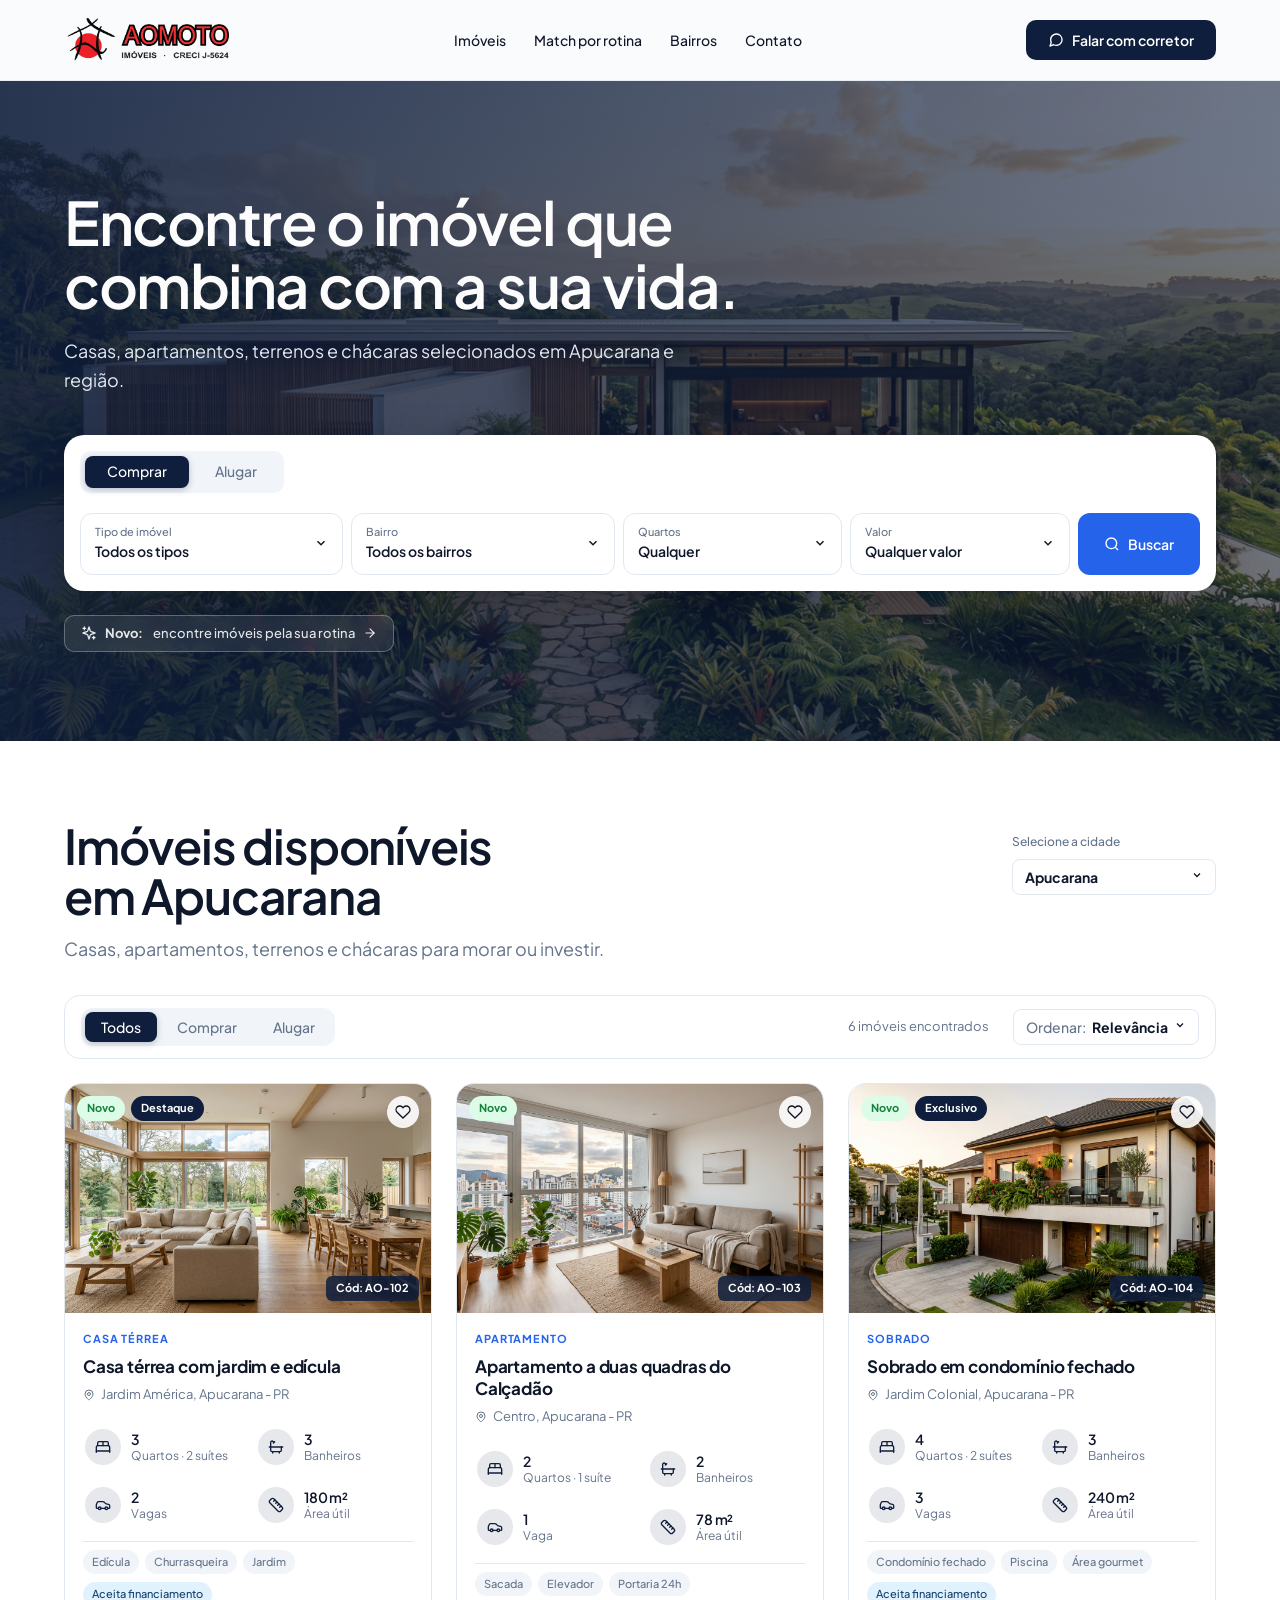
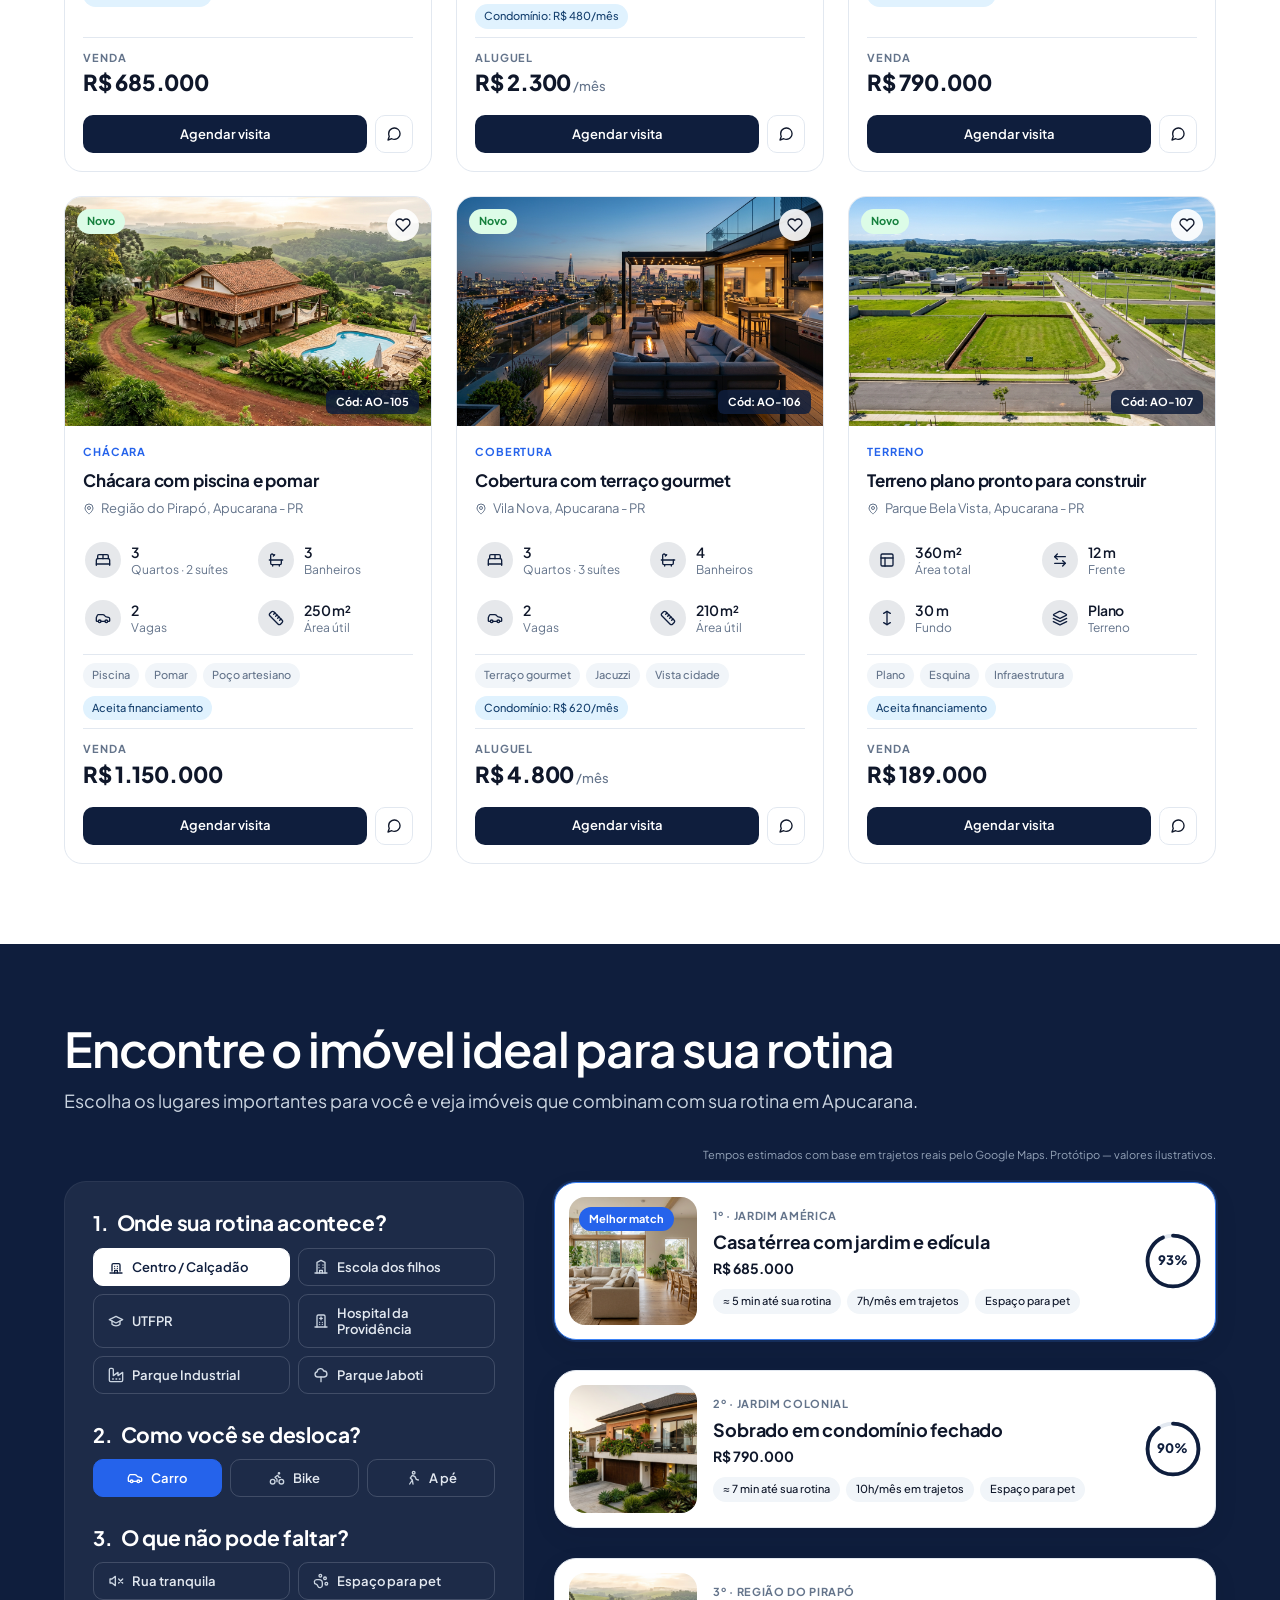
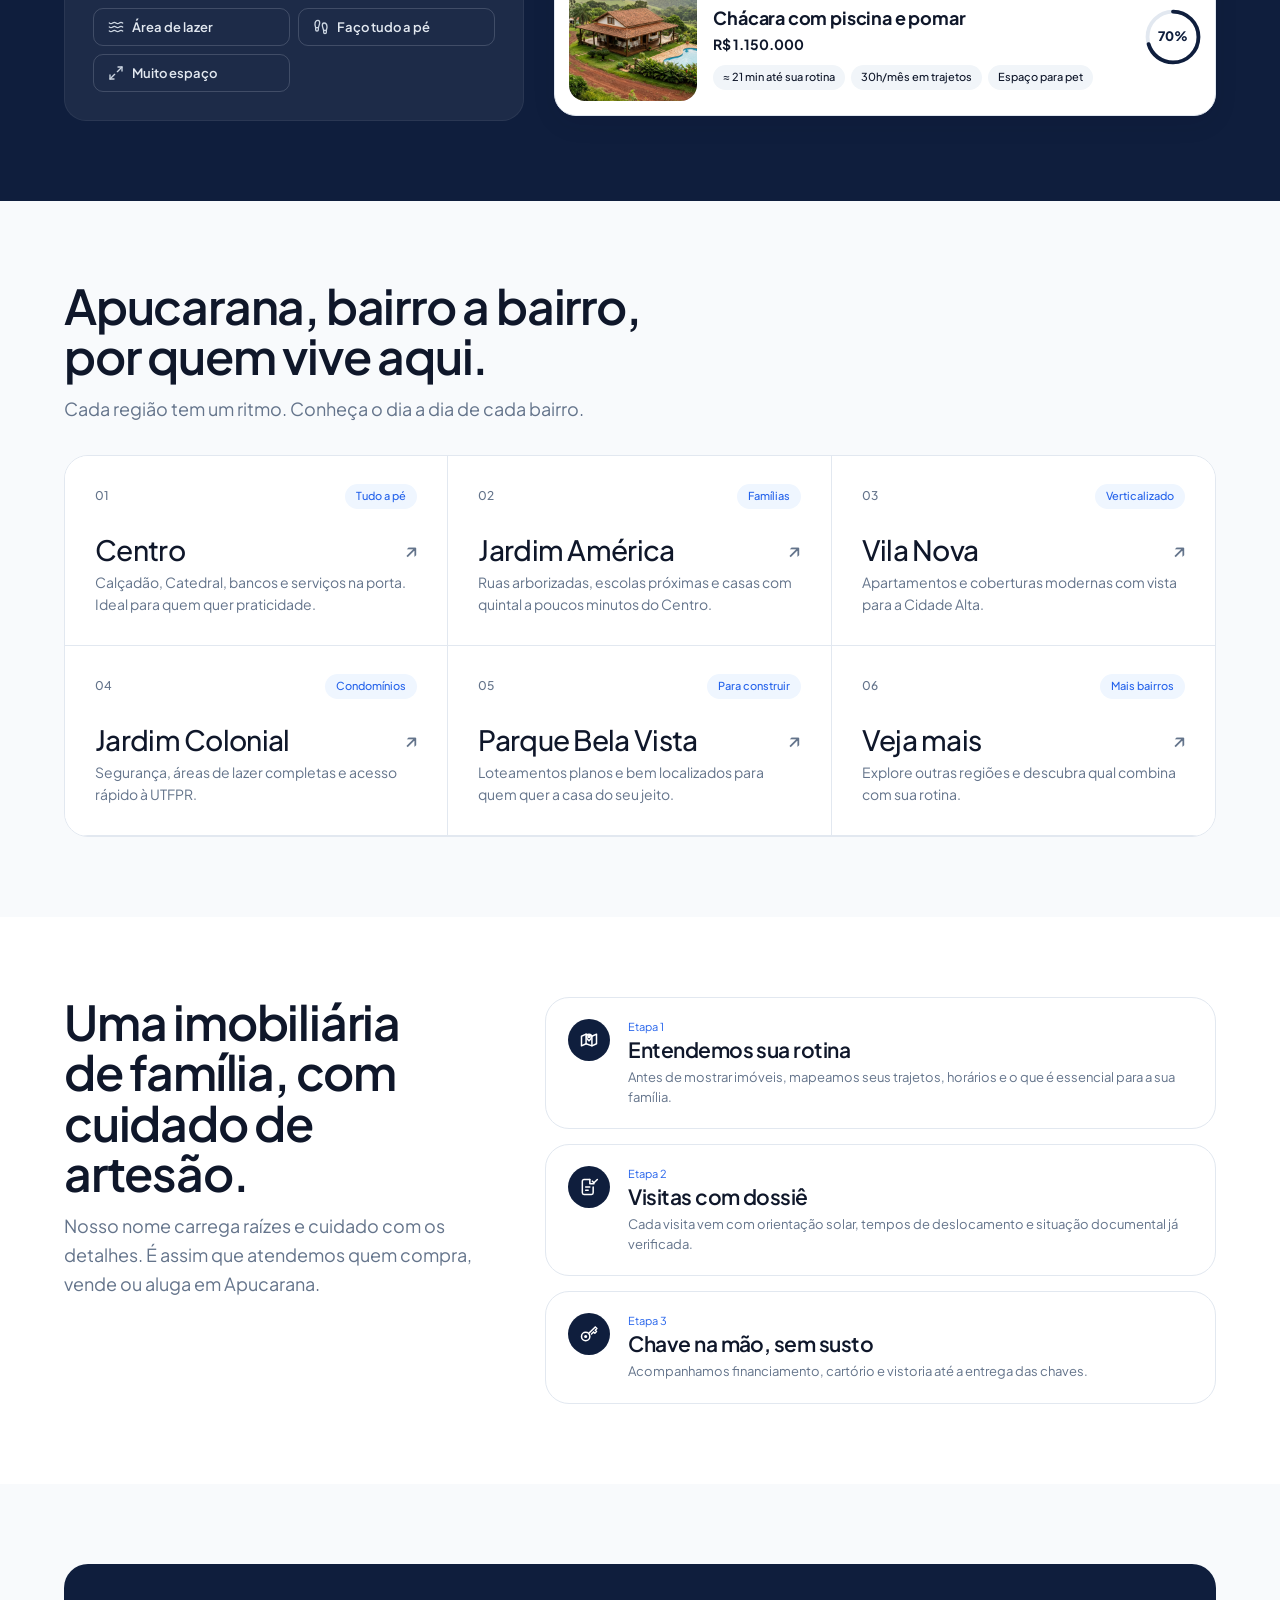
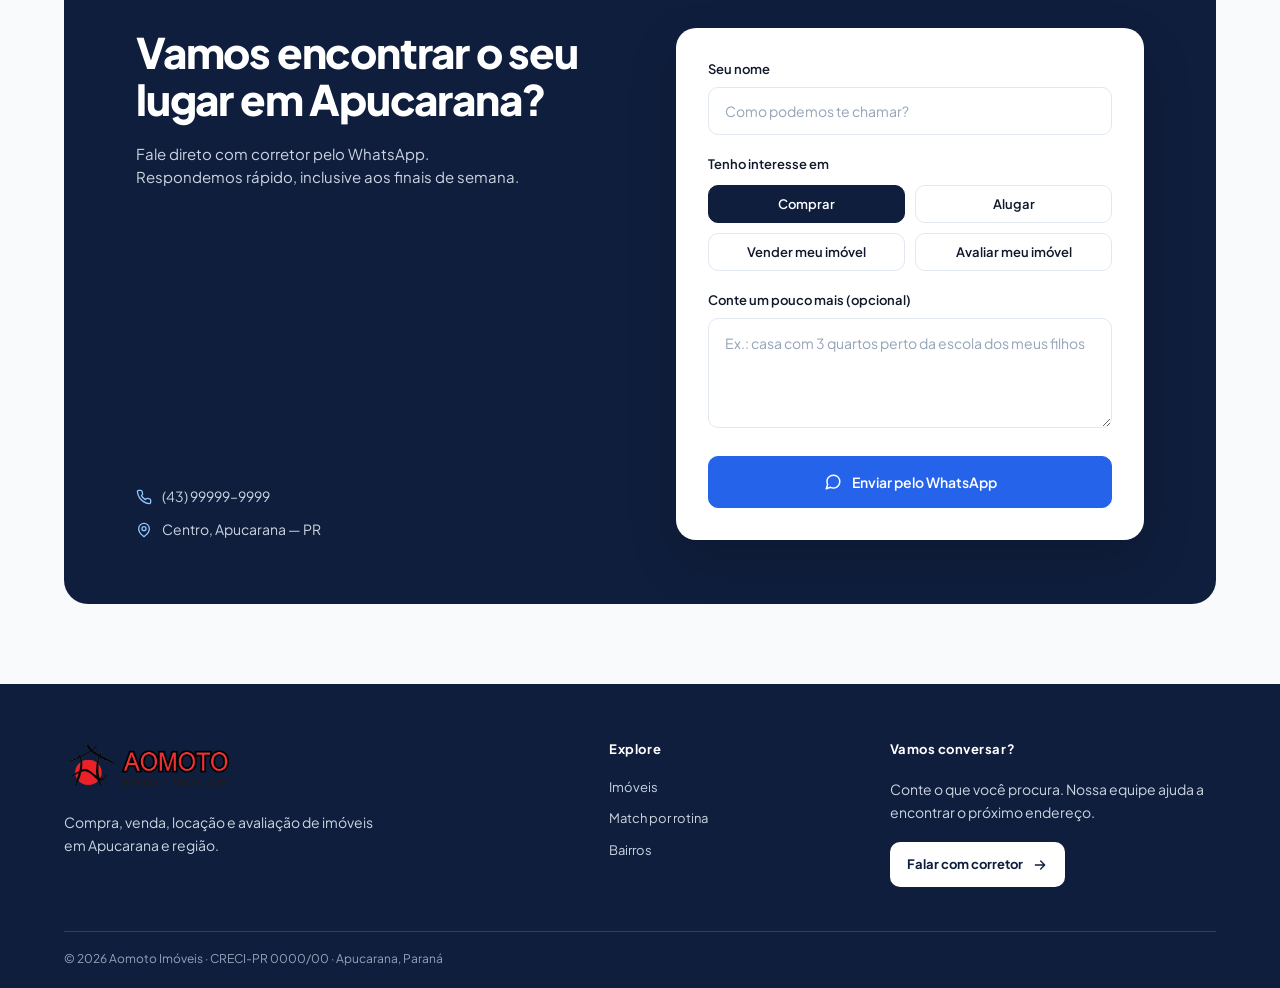
==== commit e39168c2: "Corrige altura do botão buscar no mobile" ====
--- a/index.html
+++ b/index.html
@@ -9,7 +9,7 @@
 <link rel="preconnect" href="https://fonts.googleapis.com">
 <link rel="preconnect" href="https://fonts.gstatic.com" crossorigin>
 <link href="https://fonts.googleapis.com/css2?family=Plus+Jakarta+Sans:wght@400;500;600;700;800&display=swap" rel="stylesheet">
-<link rel="stylesheet" href="style.css">
+<link rel="stylesheet" href="style.css?v=20261026-2">
 </head>
 <body>
 
--- a/style.css
+++ b/style.css
@@ -496,6 +496,8 @@
 .field-menu li.selected { background: var(--navy); color: white; font-weight: 600; }
 
 .btn-search {
+  height: 62px;
+  min-height: 62px;
   padding: 0 26px;
   border-radius: 12px;
   font-size: 14px;
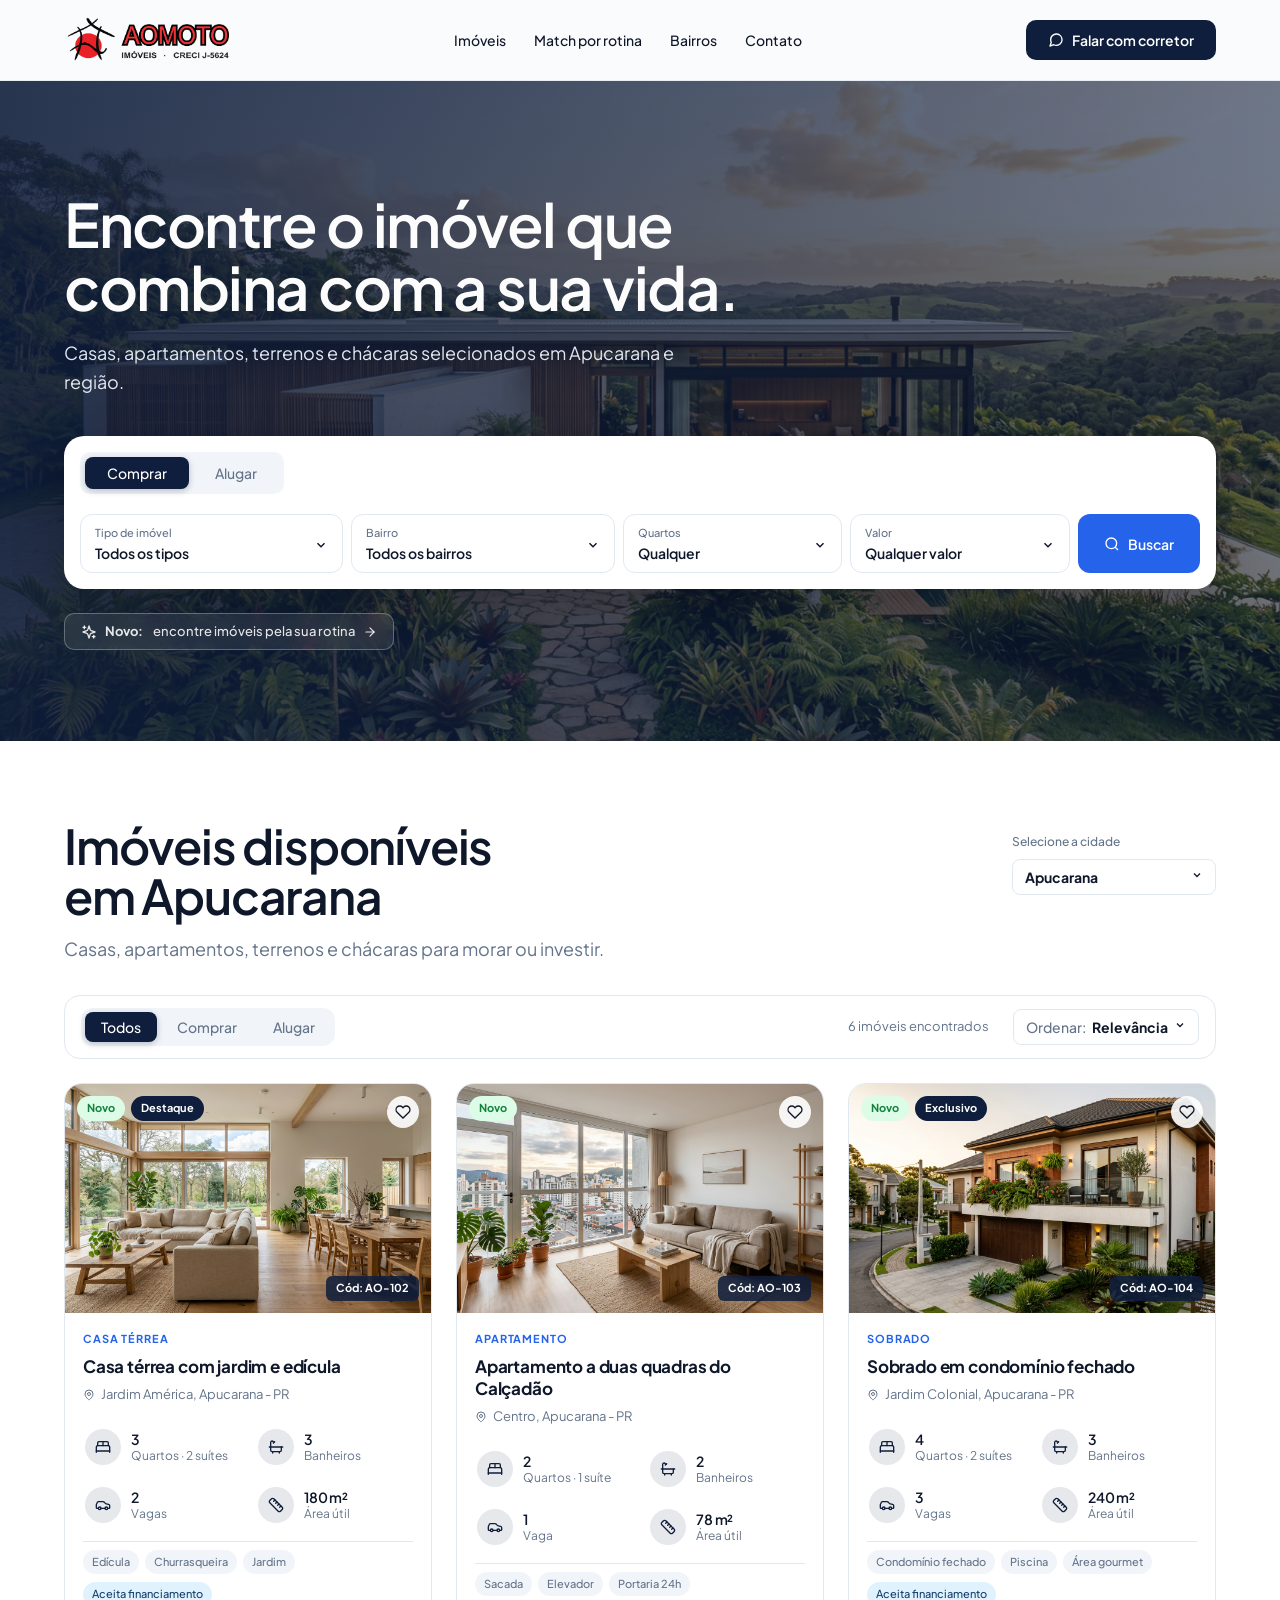
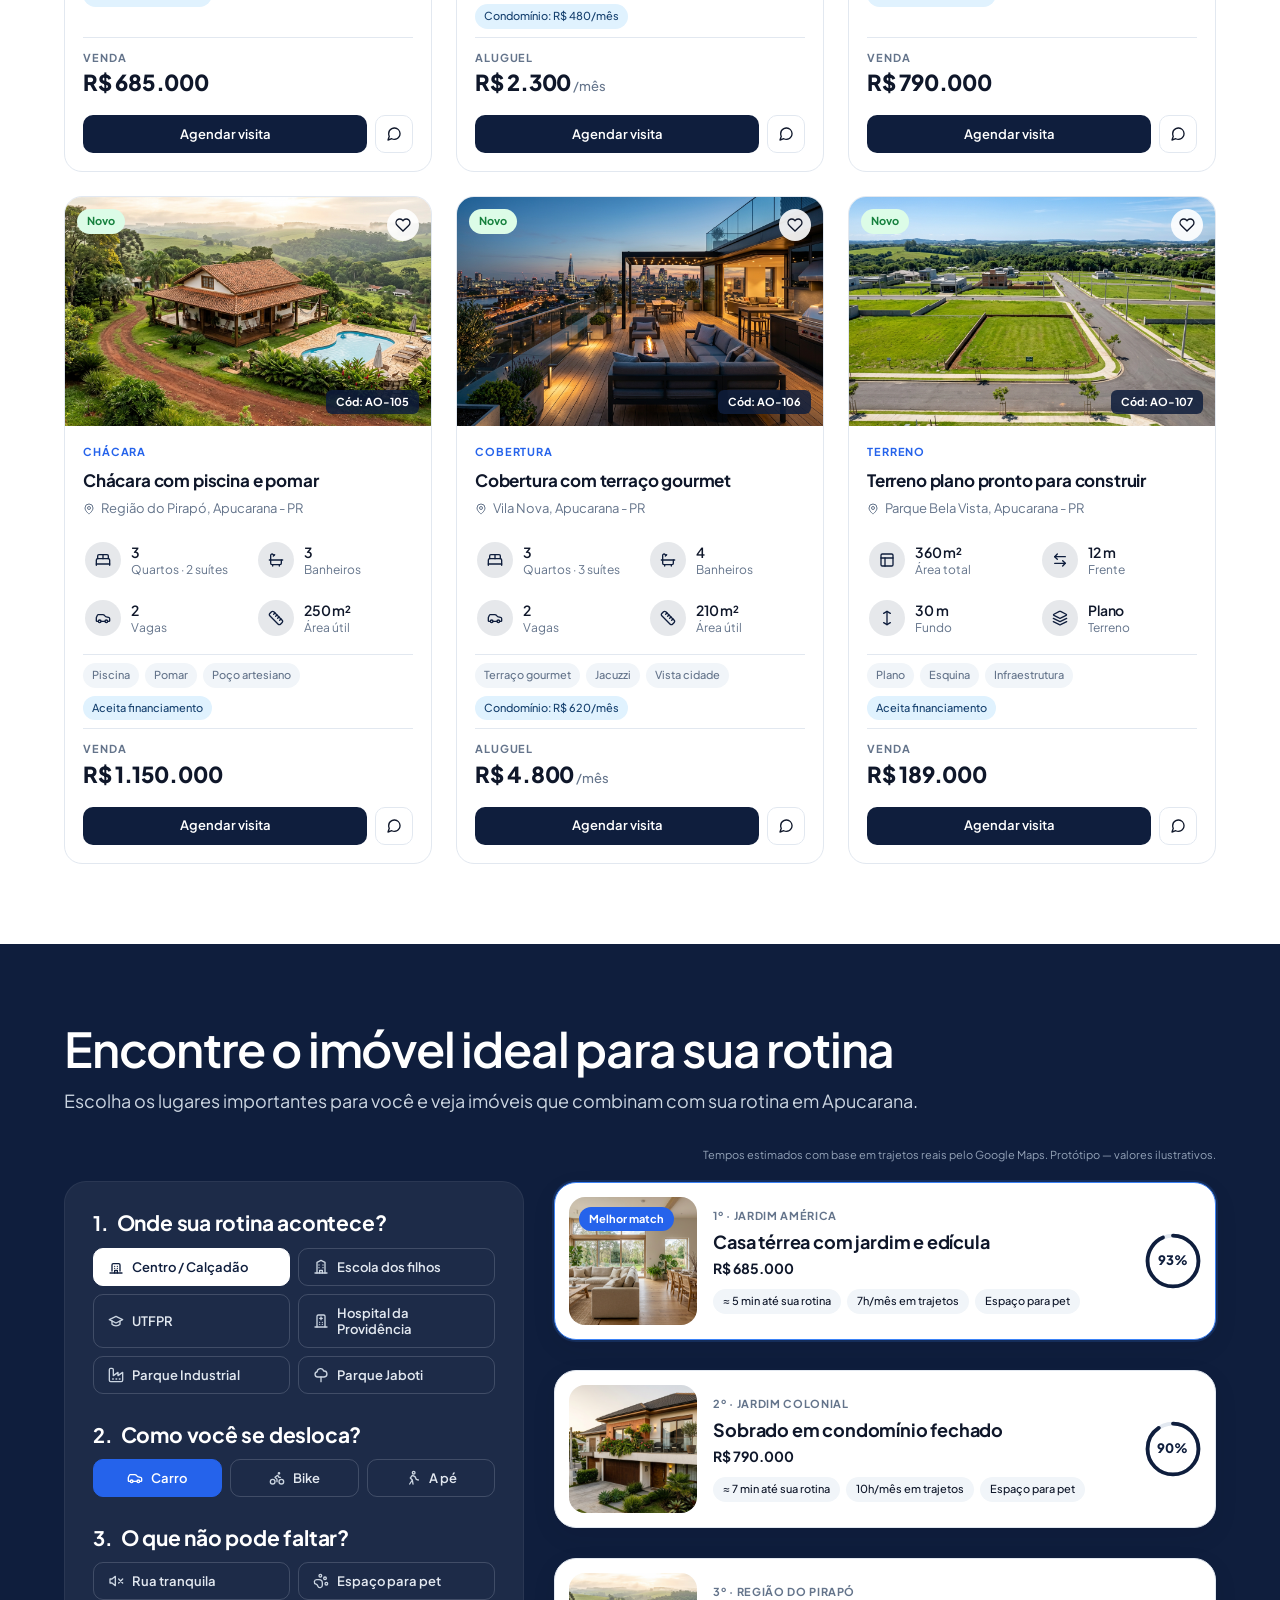
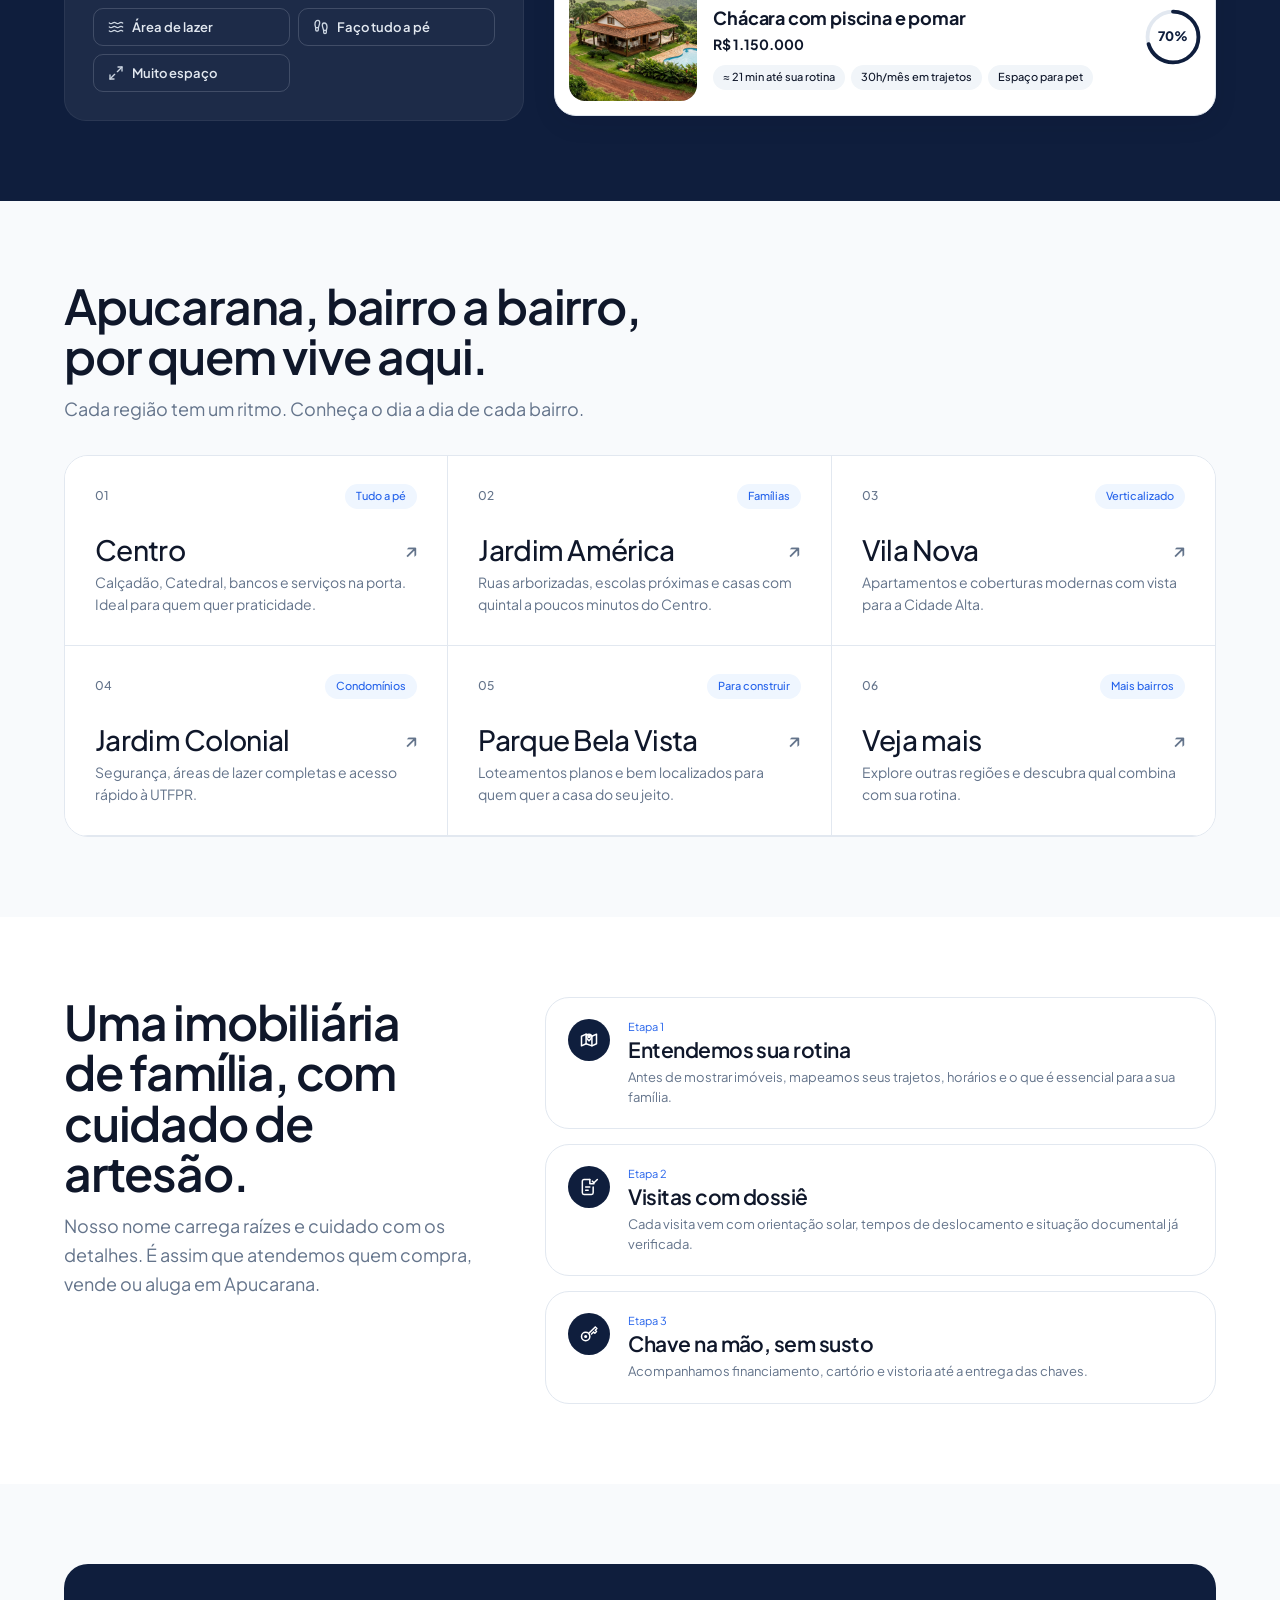
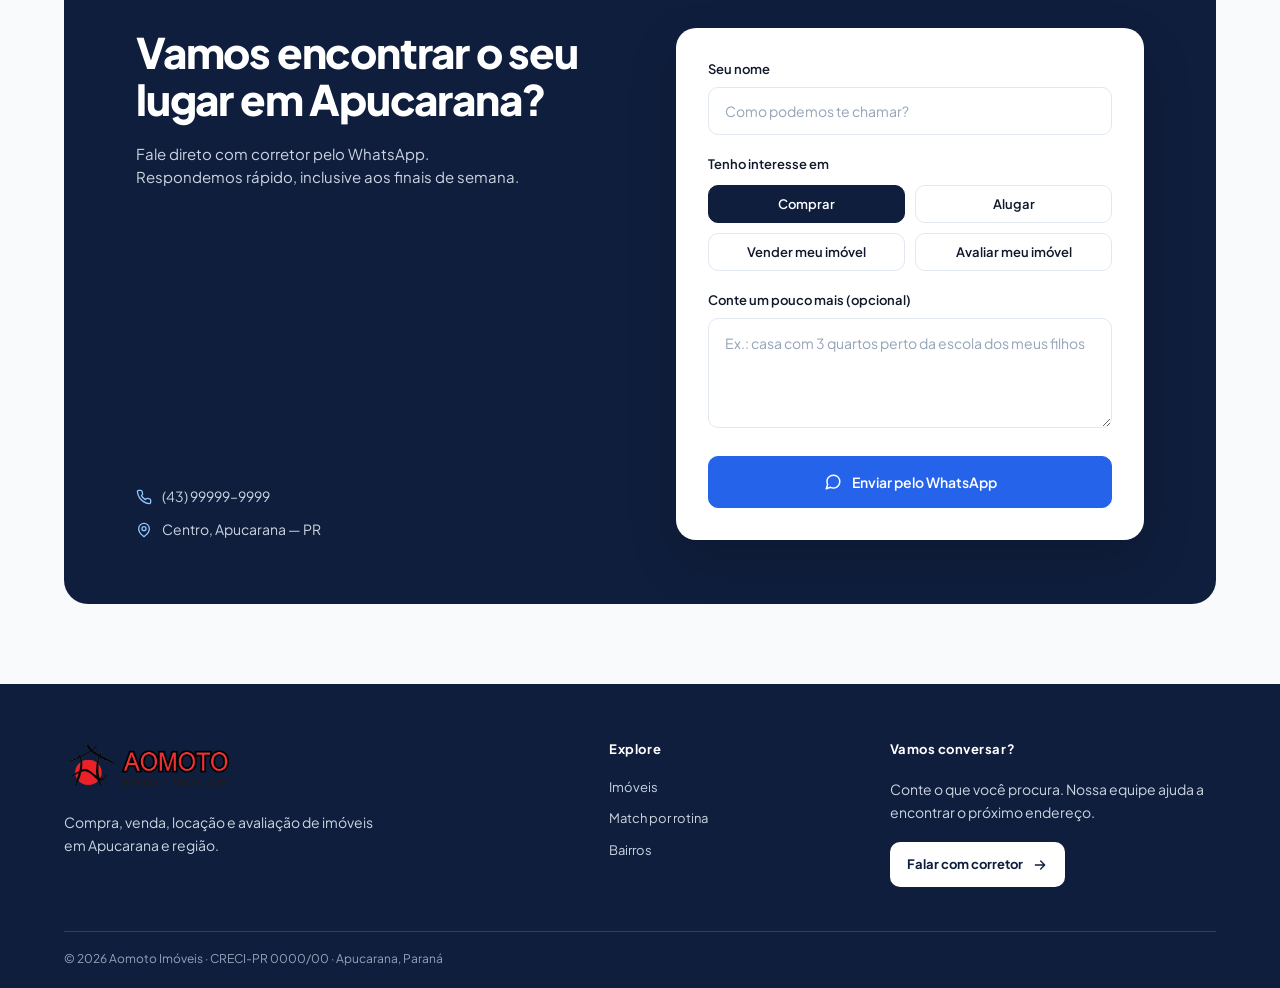
==== commit 22138c4d: "Limita altura do buscar ao mobile" ====
--- a/index.html
+++ b/index.html
@@ -9,7 +9,7 @@
 <link rel="preconnect" href="https://fonts.googleapis.com">
 <link rel="preconnect" href="https://fonts.gstatic.com" crossorigin>
 <link href="https://fonts.googleapis.com/css2?family=Plus+Jakarta+Sans:wght@400;500;600;700;800&display=swap" rel="stylesheet">
-<link rel="stylesheet" href="style.css?v=20261026-2">
+<link rel="stylesheet" href="style.css?v=20261026-3">
 </head>
 <body>
 
--- a/style.css
+++ b/style.css
@@ -496,8 +496,6 @@
 .field-menu li.selected { background: var(--navy); color: white; font-weight: 600; }
 
 .btn-search {
-  height: 62px;
-  min-height: 62px;
   padding: 0 26px;
   border-radius: 12px;
   font-size: 14px;
@@ -1665,6 +1663,7 @@
   #bairros .section-title { font-size: 36px; }
   #bairros .section-sub { font-size: 16px; }
   .search-fields { grid-template-columns: 1fr; }
+  .btn-search { height: 62px; min-height: 62px; }
   .hero h1 { font-size: 36px; }
   .section-title { font-size: 28px; }
   #match .match-intro .section-title { font-size: 36px; }
